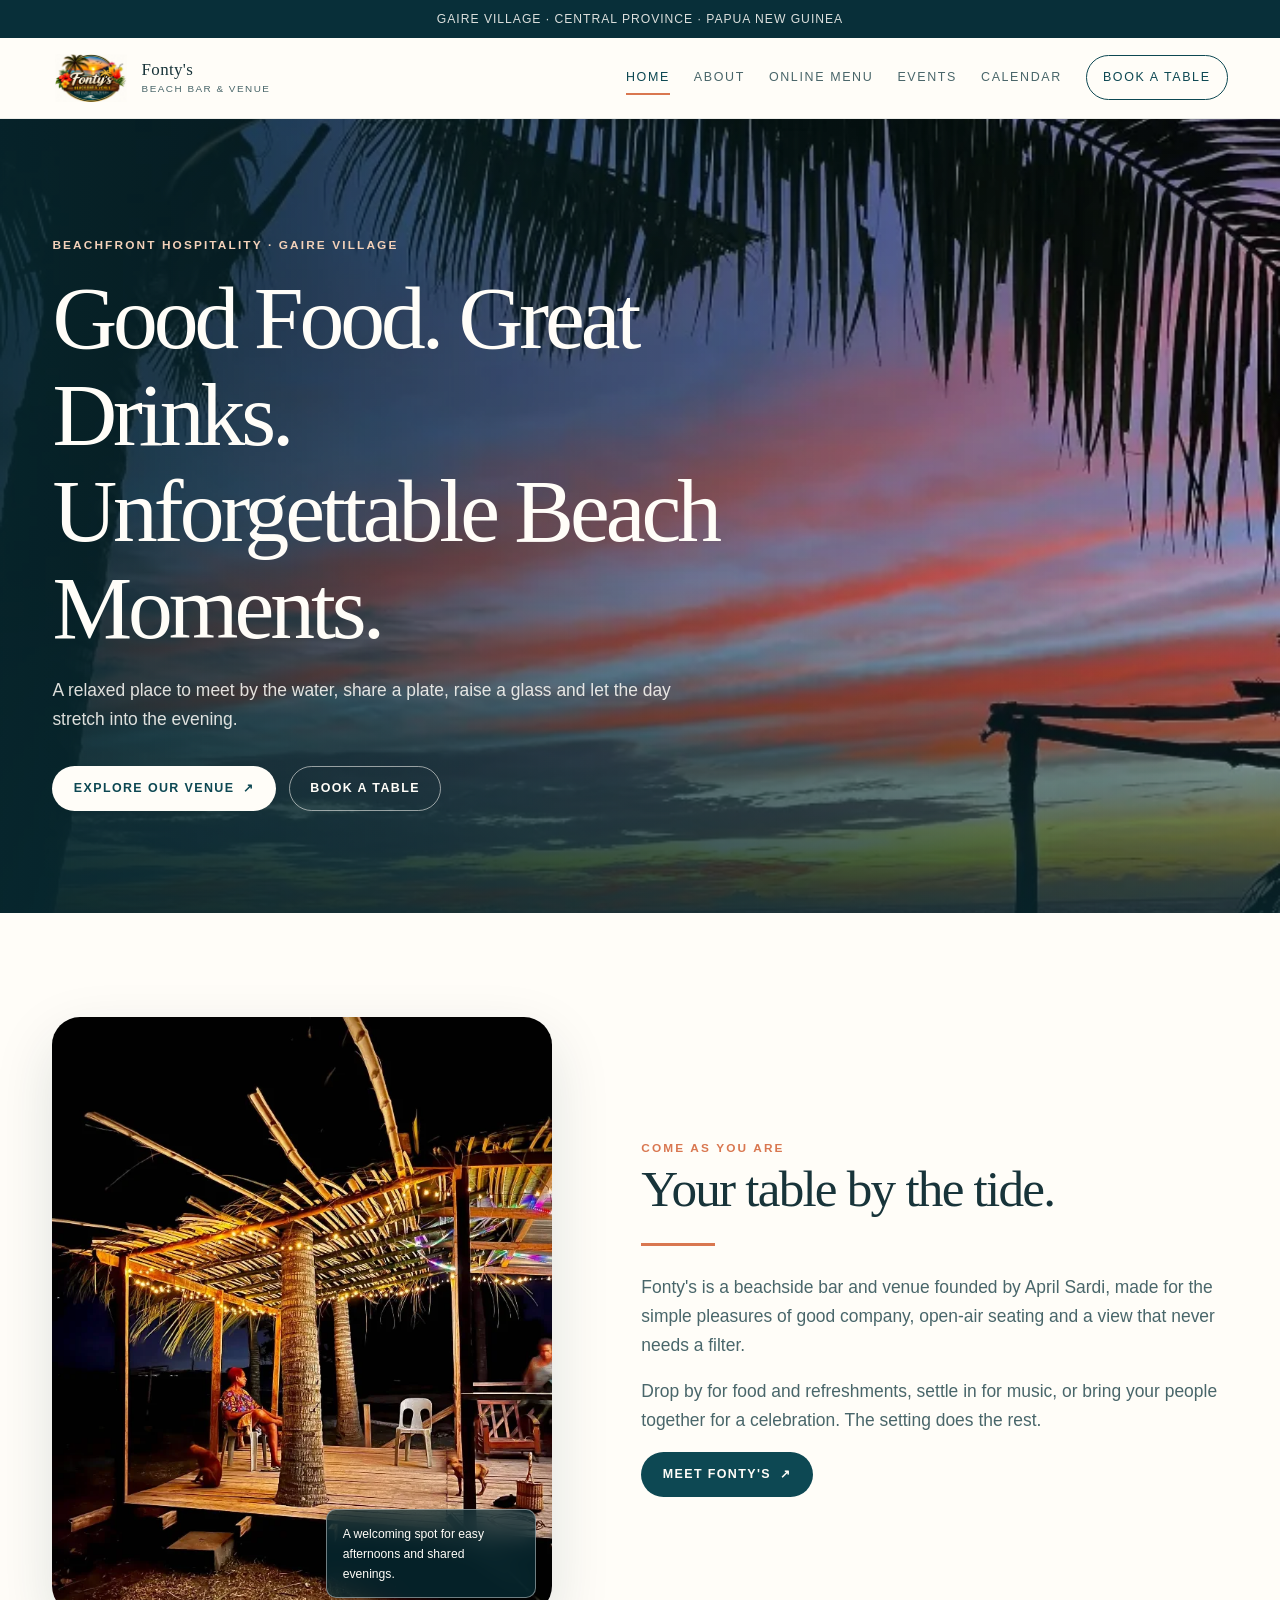
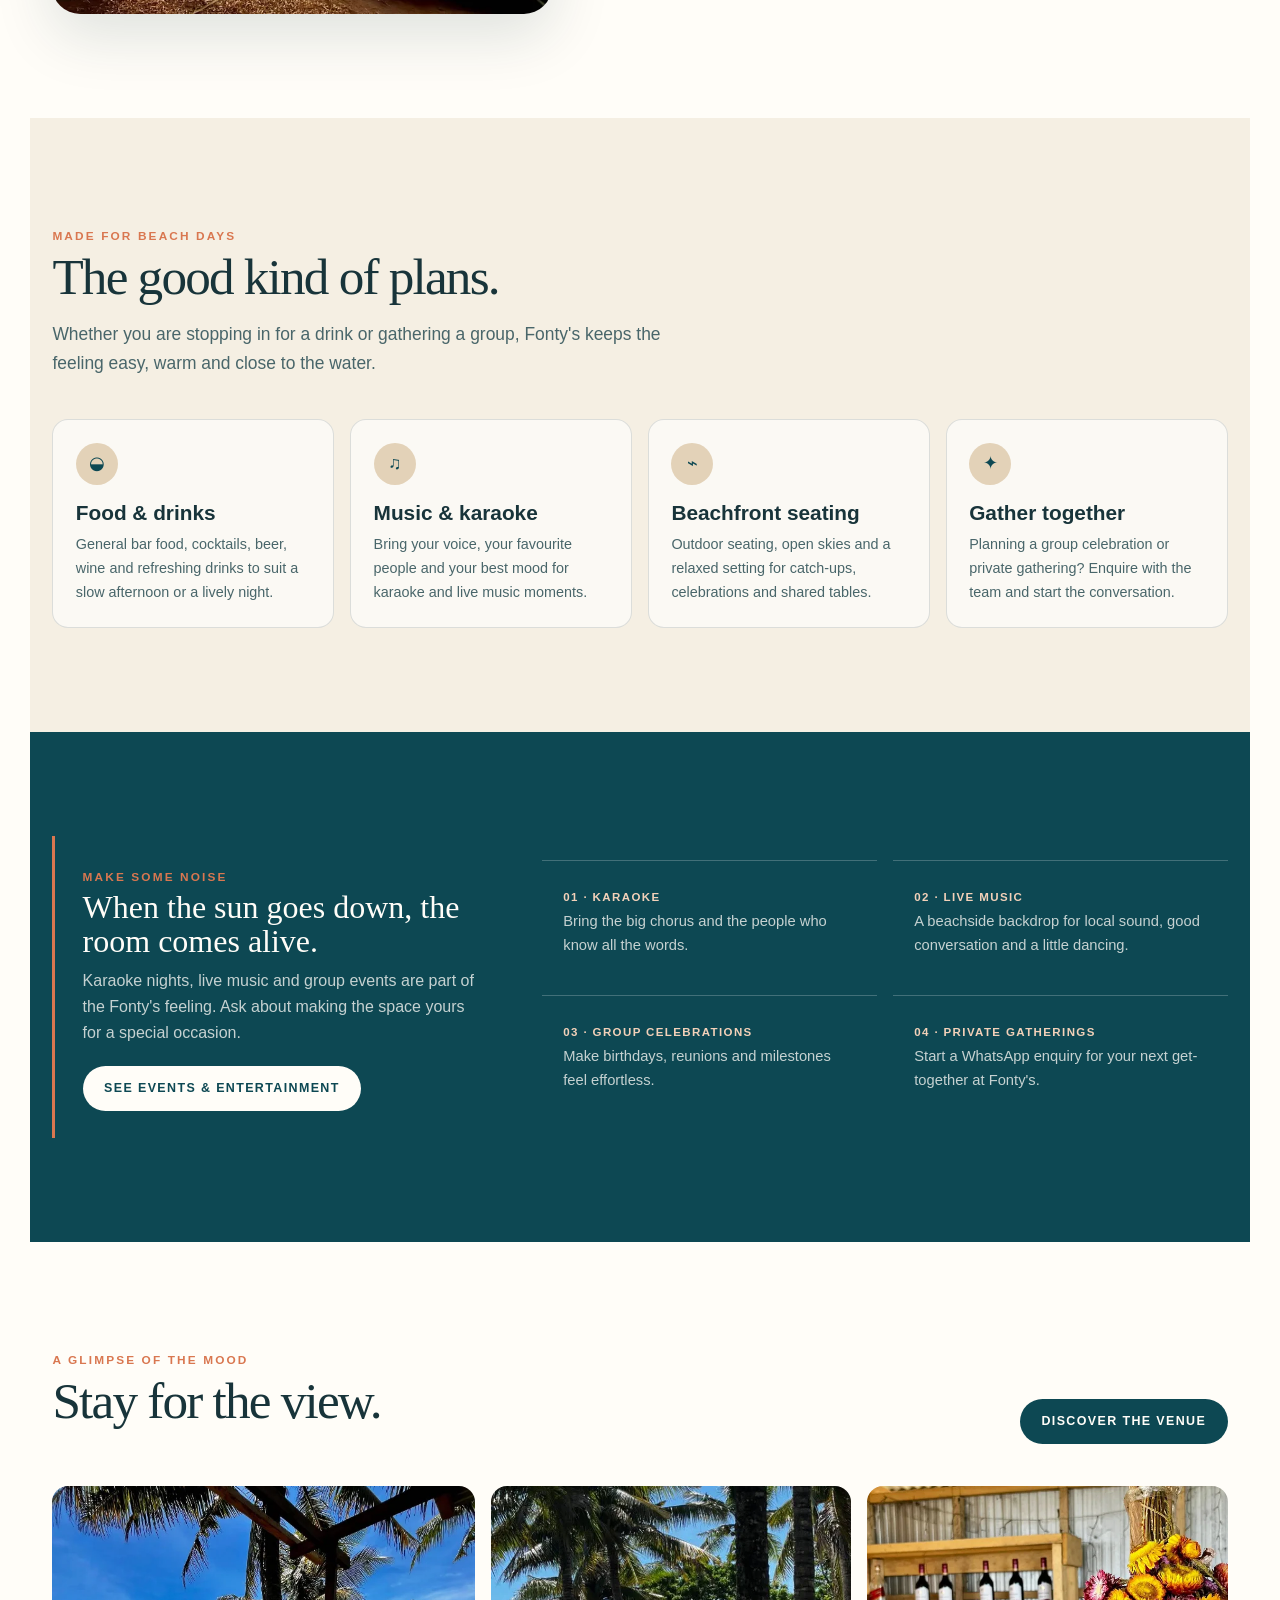
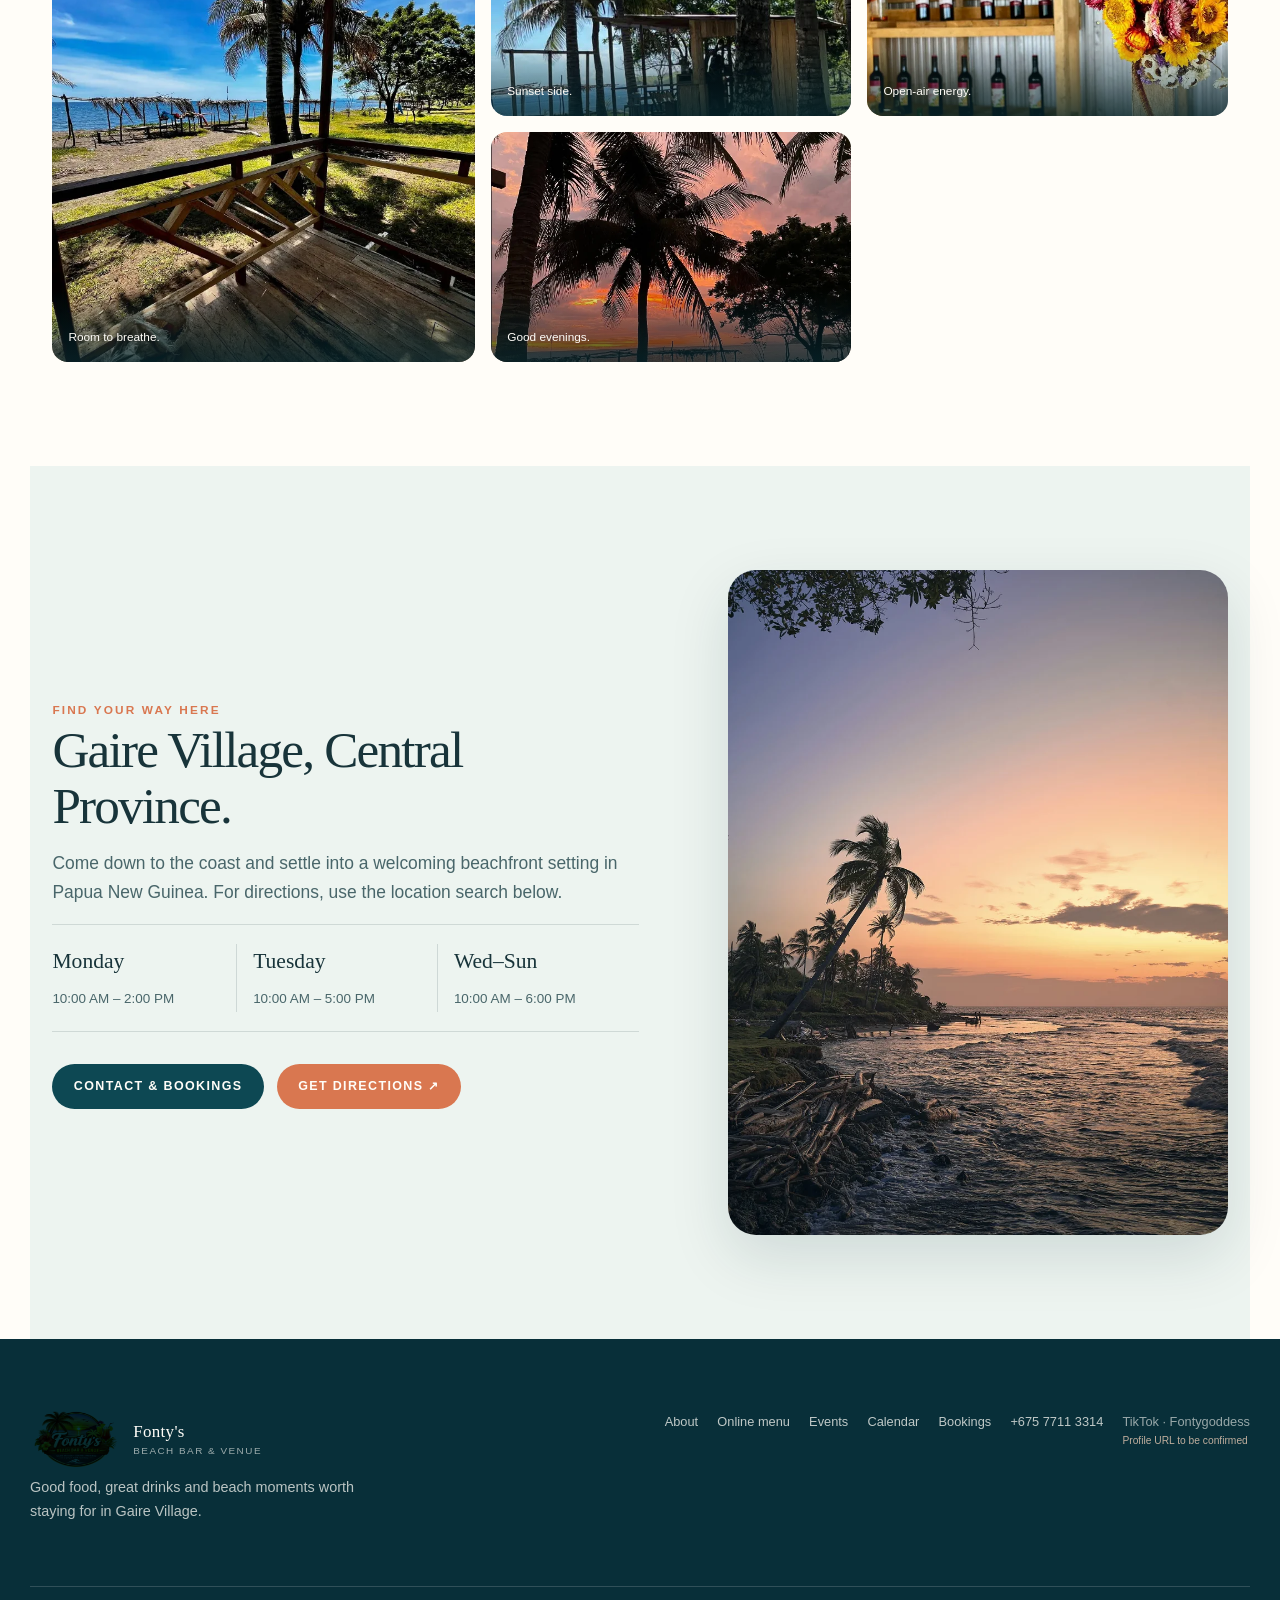
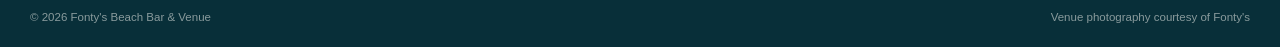
==== index.html @ 19eb246b "Update Fonty's website with venue photography" ====
<!doctype html>
<html lang="en">
<head>
  <meta charset="utf-8">
  <meta name="viewport" content="width=device-width, initial-scale=1">
  <title>Fonty's Beach Bar & Venue | Gaire Village</title>
  <meta name="description" content="Fonty's Beach Bar & Venue is a welcoming beachfront destination in Gaire Village, Central Province, Papua New Guinea, for good food, drinks, music and beach moments.">
  <link rel="stylesheet" href="style.css">
</head>
<body data-page="home">
  <div class="site-banner">Gaire Village · Central Province · Papua New Guinea</div>
  <header class="site-header">
    <nav class="nav-wrap" aria-label="Primary navigation">
      <a class="brand" href="index.html" aria-label="Fonty's Beach Bar & Venue home">
        <img class="brand-logo" src="assets/fontys-logo.webp" alt="Fonty's Beach Bar & Venue logo">
        <span class="brand-copy"><span class="brand-name">Fonty's</span><span class="brand-kicker">Beach Bar & Venue</span></span>
      </a>
      <button class="nav-toggle" type="button" aria-expanded="false" aria-label="Open navigation">☰</button>
      <div class="nav-links"><a href="index.html" data-nav="home">Home</a><a href="about.html" data-nav="about">About</a><a href="online-menu.html" data-nav="online-menu">Online menu</a><a href="events.html" data-nav="events">Events</a><a href="calendar.html" data-nav="calendar">Calendar</a><a class="nav-cta" href="contact.html" data-nav="contact">Book a table</a></div>
    </nav>
  </header>

  <main>
    <section class="hero">
      <img class="hero-image" src="assets/venue/beach-view-4.webp" alt="Tropical shoreline at sunset with palms and calm water" fetchpriority="high">
      <div class="hero-content">
        <div class="hero-copy">
          <span class="eyebrow">Beachfront hospitality · Gaire Village</span>
          <h1>Good Food. Great Drinks. Unforgettable Beach Moments.</h1>
          <p class="lede">A relaxed place to meet by the water, share a plate, raise a glass and let the day stretch into the evening.</p>
          <div class="hero-actions">
            <a class="button button--light" href="about.html">Explore our venue <span aria-hidden="true">↗</span></a>
            <a class="button button--outline" href="contact.html#reserve">Book a table</a>
          </div>
        </div>
      </div>
    </section>

    <section class="section-shell">
      <div class="split">
        <div class="image-frame">
          <img src="assets/venue/bar-view-3.webp" alt="Shaded tropical outdoor bar with tables and greenery" loading="lazy">
          <div class="image-note">A welcoming spot for easy afternoons and shared evenings.</div>
        </div>
        <div>
          <span class="eyebrow">Come as you are</span>
          <h2>Your table by the tide.</h2>
          <div class="mark-line"></div>
          <p class="lede">Fonty's is a beachside bar and venue founded by April Sardi, made for the simple pleasures of good company, open-air seating and a view that never needs a filter.</p>
          <p class="lede">Drop by for food and refreshments, settle in for music, or bring your people together for a celebration. The setting does the rest.</p>
          <a class="button button--ocean" href="about.html">Meet Fonty's <span aria-hidden="true">↗</span></a>
        </div>
      </div>
    </section>

    <section class="section-shell section-shell--sand">
      <div class="section-heading">
        <div>
          <span class="eyebrow">Made for beach days</span>
          <h2>The good kind of plans.</h2>
          <p class="lede">Whether you are stopping in for a drink or gathering a group, Fonty's keeps the feeling easy, warm and close to the water.</p>
        </div>
      </div>
      <div class="feature-grid">
        <article class="feature-card"><div class="feature-icon" aria-hidden="true">◒</div><h3>Food & drinks</h3><p>General bar food, cocktails, beer, wine and refreshing drinks to suit a slow afternoon or a lively night.</p></article>
        <article class="feature-card"><div class="feature-icon" aria-hidden="true">♫</div><h3>Music & karaoke</h3><p>Bring your voice, your favourite people and your best mood for karaoke and live music moments.</p></article>
        <article class="feature-card"><div class="feature-icon" aria-hidden="true">⌁</div><h3>Beachfront seating</h3><p>Outdoor seating, open skies and a relaxed setting for catch-ups, celebrations and shared tables.</p></article>
        <article class="feature-card"><div class="feature-icon" aria-hidden="true">✦</div><h3>Gather together</h3><p>Planning a group celebration or private gathering? Enquire with the team and start the conversation.</p></article>
      </div>
    </section>

    <section class="section-shell section-shell--ocean">
      <div class="event-band">
        <div class="event-band__aside">
          <span class="eyebrow">Make some noise</span>
          <h3>When the sun goes down, the room comes alive.</h3>
          <p>Karaoke nights, live music and group events are part of the Fonty's feeling. Ask about making the space yours for a special occasion.</p>
          <a class="button button--light" href="events.html">See events & entertainment</a>
        </div>
        <div class="event-list">
          <article class="event-item"><span>01 · Karaoke</span><p>Bring the big chorus and the people who know all the words.</p></article>
          <article class="event-item"><span>02 · Live music</span><p>A beachside backdrop for local sound, good conversation and a little dancing.</p></article>
          <article class="event-item"><span>03 · Group celebrations</span><p>Make birthdays, reunions and milestones feel effortless.</p></article>
          <article class="event-item"><span>04 · Private gatherings</span><p>Start a WhatsApp enquiry for your next get-together at Fonty's.</p></article>
        </div>
      </div>
    </section>

    <section class="section-shell">
      <div class="section-heading">
        <div><span class="eyebrow">A glimpse of the mood</span><h2>Stay for the view.</h2></div>
        <a class="button button--ocean" href="about.html">Discover the venue</a>
      </div>
      <div class="gallery-grid">
        <figure><img src="assets/venue/beach-view-5.webp" alt="Ocean waves and warm sunset light" loading="lazy"><figcaption>Room to breathe.</figcaption></figure>
        <figure><img src="assets/venue/beach-view-1.webp" alt="Palm-lined tropical beach at sunset" loading="lazy"><figcaption>Sunset side.</figcaption></figure>
        <figure><img src="assets/venue/bar-view-2.webp" alt="Tropical bar detail with palms" loading="lazy"><figcaption>Open-air energy.</figcaption></figure>
        <figure><img src="assets/venue/beach-view-3.webp" alt="Palm trees beside a glowing beach horizon" loading="lazy"><figcaption>Good evenings.</figcaption></figure>
      </div>
    </section>

    <section class="section-shell section-shell--foam">
      <div class="split split--reverse">
        <div>
          <span class="eyebrow">Find your way here</span>
          <h2>Gaire Village, Central Province.</h2>
          <p class="lede">Come down to the coast and settle into a welcoming beachfront setting in Papua New Guinea. For directions, use the location search below.</p>
          <div class="info-strip">
            <div><strong>Monday</strong><span>10:00 AM – 2:00 PM</span></div>
            <div><strong>Tuesday</strong><span>10:00 AM – 5:00 PM</span></div>
            <div><strong>Wed–Sun</strong><span>10:00 AM – 6:00 PM</span></div>
          </div>
          <div class="hero-actions"><a class="button button--ocean" href="contact.html">Contact & bookings</a><a class="button" href="https://maps.app.goo.gl/uETw14KnvuuLNh7V6" target="_blank" rel="noopener">Get directions ↗</a></div>
        </div>
        <div class="image-frame image-frame--tall"><img src="assets/palms-sunset.webp" alt="Palm trees and beach horizon in warm evening light" loading="lazy"></div>
      </div>
    </section>
  </main>

  <footer class="footer">
    <div class="footer-inner">
      <div class="footer-top">
        <div><a class="brand" href="index.html"><img class="brand-logo" src="assets/fontys-logo.webp" alt="Fonty's Beach Bar & Venue logo"><span class="brand-copy"><span class="brand-name">Fonty's</span><span class="brand-kicker">Beach Bar & Venue</span></span></a><p class="footer-copy">Good food, great drinks and beach moments worth staying for in Gaire Village.</p></div>
        <div class="footer-links"><a href="about.html">About</a><a href="online-menu.html">Online menu</a><a href="events.html">Events</a><a href="calendar.html">Calendar</a><a href="contact.html">Bookings</a><a href="tel:+67577113314">+675 7711 3314</a><span class="social-link--muted">TikTok · Fontygoddess<small>Profile URL to be confirmed</small></span></div>
      </div>
      <div class="footer-bottom"><span>© <span data-year></span> Fonty's Beach Bar & Venue</span><span>Venue photography courtesy of Fonty's</span></div>
    </div>
  </footer>
  <script src="script.js" defer></script>
</body>
</html>
---- style.css ----
:root {
  --ink: #18343a;
  --ink-soft: #49666a;
  --ocean: #0d4853;
  --ocean-deep: #082f39;
  --foam: #edf4f0;
  --sand: #f5efe3;
  --sand-deep: #e3d2b8;
  --sunset: #d97750;
  --sunset-pale: #f3d1b9;
  --palm: #506d4d;
  --white: #fffdf8;
  --line: rgba(24, 52, 58, 0.14);
  --shadow: 0 22px 60px rgba(8, 47, 57, 0.13);
  --radius-lg: 28px;
  --radius-md: 16px;
  --radius-sm: 10px;
  --serif: Georgia, "Times New Roman", serif;
  --sans: "Helvetica Neue", Helvetica, Arial, sans-serif;
}

* { box-sizing: border-box; }
html { scroll-behavior: smooth; }
body {
  margin: 0;
  color: var(--ink);
  background: var(--white);
  font-family: var(--sans);
  font-size: 16px;
  line-height: 1.65;
  -webkit-font-smoothing: antialiased;
}
img { display: block; max-width: 100%; }
a { color: inherit; }
button, input, select, textarea { font: inherit; }
button { cursor: pointer; }
:focus-visible { outline: 3px solid var(--sunset); outline-offset: 4px; }

.site-banner {
  background: var(--ocean-deep);
  color: rgba(255, 253, 248, 0.86);
  font-size: 0.76rem;
  letter-spacing: 0.08em;
  text-align: center;
  text-transform: uppercase;
  padding: 0.55rem 1rem;
}
.site-header {
  position: sticky;
  top: 0;
  z-index: 20;
  background: rgba(255, 253, 248, 0.94);
  border-bottom: 1px solid rgba(24, 52, 58, 0.08);
  backdrop-filter: blur(18px);
}
.nav-wrap { max-width: 1220px; margin: 0 auto; padding: 1rem 1.4rem; display: flex; align-items: center; justify-content: space-between; gap: 2rem; }
.brand { display: inline-flex; align-items: center; gap: 0.7rem; text-decoration: none; min-width: max-content; }
.brand-mark { position: relative; width: 40px; height: 40px; border-radius: 50%; background: var(--ocean); overflow: hidden; display: grid; place-items: center; color: var(--sand); font-family: var(--serif); font-size: 1.35rem; font-weight: 700; }
.brand-mark::after { content: ""; position: absolute; width: 52px; height: 21px; left: -6px; bottom: -4px; border-radius: 50% 50% 0 0; background: var(--sunset); opacity: 0.85; }
.brand-mark span { position: relative; z-index: 1; transform: translateY(-3px); }
.brand-copy { display: grid; line-height: 1.05; }
.brand-name { font-family: var(--serif); font-size: 1.06rem; letter-spacing: 0.02em; }
.brand-kicker { color: var(--ink-soft); font-size: 0.62rem; letter-spacing: 0.15em; text-transform: uppercase; margin-top: 0.3rem; }
.nav-links { display: flex; align-items: center; gap: 1.5rem; }
.nav-links a { position: relative; color: var(--ink-soft); font-size: 0.78rem; letter-spacing: 0.13em; text-decoration: none; text-transform: uppercase; transition: color 180ms ease; }
.nav-links a::after { content: ""; position: absolute; bottom: -0.45rem; left: 0; width: 0; height: 2px; background: var(--sunset); transition: width 180ms ease; }
.nav-links a:hover, .nav-links a[aria-current="page"] { color: var(--ocean); }
.nav-links a:hover::after, .nav-links a[aria-current="page"]::after { width: 100%; }
.nav-cta { padding: 0.7rem 1rem; border: 1px solid var(--ocean); border-radius: 999px; color: var(--ocean) !important; }
.nav-cta::after { display: none; }
.nav-toggle { display: none; border: 0; background: transparent; color: var(--ocean); font-size: 1.55rem; padding: 0.25rem; }

.hero { position: relative; min-height: min(720px, 78vh); display: flex; align-items: flex-end; overflow: hidden; color: var(--white); background: var(--ocean-deep); }
.hero::before { content: ""; position: absolute; inset: 0; background: linear-gradient(90deg, rgba(7, 39, 46, 0.88) 0%, rgba(7, 39, 46, 0.42) 48%, rgba(7, 39, 46, 0.06) 100%), linear-gradient(0deg, rgba(7, 39, 46, 0.78), transparent 42%); z-index: 1; }
.hero-image { position: absolute; inset: 0; width: 100%; height: 100%; object-fit: cover; object-position: center; }
.hero-content { position: relative; z-index: 2; width: min(1220px, 100%); margin: 0 auto; padding: 7rem 1.4rem 6.4rem; }
.hero-copy { max-width: 690px; }
.eyebrow { color: var(--sunset); font-size: 0.74rem; font-weight: 700; letter-spacing: 0.18em; text-transform: uppercase; }
.hero .eyebrow { color: var(--sunset-pale); }
h1, h2, h3, p { margin-top: 0; }
h1, h2, h3 { line-height: 1.08; }
h1, h2 { font-family: var(--serif); font-weight: 400; }
h1 { font-size: clamp(3.2rem, 7vw, 6.8rem); letter-spacing: -0.045em; margin: 0.8rem 0 1.2rem; }
h2 { font-size: clamp(2.35rem, 4vw, 4.5rem); letter-spacing: -0.035em; margin-bottom: 1rem; }
h3 { font-size: 1.3rem; margin-bottom: 0.55rem; }
.lede { color: var(--ink-soft); font-size: 1.09rem; max-width: 640px; }
.hero .lede { color: rgba(255, 253, 248, 0.86); }
.hero-actions { display: flex; flex-wrap: wrap; gap: 0.8rem; margin-top: 2rem; }
.button { display: inline-flex; align-items: center; justify-content: center; gap: 0.55rem; border: 1px solid transparent; border-radius: 999px; padding: 0.88rem 1.28rem; background: var(--sunset); color: var(--white); font-size: 0.78rem; font-weight: 700; letter-spacing: 0.11em; line-height: 1.2; text-decoration: none; text-transform: uppercase; transition: transform 180ms ease, background 180ms ease, color 180ms ease; }
.button:hover { transform: translateY(-2px); background: #c86742; }
.button--light { background: var(--white); color: var(--ocean); }
.button--light:hover { background: var(--sand); }
.button--outline { border-color: rgba(255, 253, 248, 0.55); background: transparent; color: var(--white); }
.button--outline:hover { border-color: var(--white); background: rgba(255, 255, 255, 0.12); }
.button--ocean { background: var(--ocean); }
.button--ocean:hover { background: var(--ocean-deep); }

.section-shell { width: min(1220px, 100%); margin: 0 auto; padding: 6.5rem 1.4rem; }
.section-shell--tight { padding-top: 4rem; padding-bottom: 4rem; }
.section-shell--sand { max-width: none; background: var(--sand); }
.section-shell--ocean { max-width: none; background: var(--ocean); color: var(--white); }
.section-shell--foam { max-width: none; background: var(--foam); }
.section-shell--sand > *, .section-shell--ocean > *, .section-shell--foam > * { width: min(1220px, 100%); margin-left: auto; margin-right: auto; }
.section-heading { display: flex; align-items: end; justify-content: space-between; gap: 2rem; margin-bottom: 2.6rem; }
.section-heading > div { max-width: 720px; }
.section-heading p { margin-bottom: 0; }
.section-heading .button { flex: none; }
.split { display: grid; grid-template-columns: 0.92fr 1.08fr; align-items: center; gap: clamp(2rem, 7vw, 7rem); }
.split--reverse { grid-template-columns: 1.08fr 0.92fr; }
.image-frame { position: relative; overflow: hidden; border-radius: var(--radius-lg); box-shadow: var(--shadow); }
.image-frame img { width: 100%; height: 100%; min-height: 390px; object-fit: cover; }
.image-frame--tall img { min-height: 600px; }
.image-note { position: absolute; right: 1rem; bottom: 1rem; max-width: 210px; padding: 0.85rem 1rem; border: 1px solid rgba(255,255,255,0.42); border-radius: var(--radius-sm); background: rgba(8,47,57,0.7); color: var(--white); font-size: 0.76rem; backdrop-filter: blur(12px); }
.mark-line { width: 74px; height: 3px; margin: 1.7rem 0; background: var(--sunset); }
.feature-grid { display: grid; grid-template-columns: repeat(4, 1fr); gap: 1rem; }
.feature-card { padding: 1.4rem; border: 1px solid var(--line); border-radius: var(--radius-md); background: rgba(255,255,255,0.62); transition: transform 180ms ease, box-shadow 180ms ease; }
.feature-card:hover { transform: translateY(-4px); box-shadow: 0 14px 32px rgba(8,47,57,0.09); }
.feature-icon { display: grid; place-items: center; width: 42px; height: 42px; margin-bottom: 1.1rem; border-radius: 50%; background: var(--sand-deep); color: var(--ocean); font-size: 1.1rem; }
.feature-card p { color: var(--ink-soft); font-size: 0.9rem; margin-bottom: 0; }
.card-grid { display: grid; grid-template-columns: repeat(3, 1fr); gap: 1.15rem; }
.card { overflow: hidden; border: 1px solid var(--line); border-radius: var(--radius-md); background: var(--white); }
.card-image { aspect-ratio: 4 / 3; overflow: hidden; }
.card-image img { width: 100%; height: 100%; object-fit: cover; transition: transform 500ms ease; }
.card:hover .card-image img { transform: scale(1.04); }
.card-body { padding: 1.35rem; }
.card-body p { color: var(--ink-soft); font-size: 0.92rem; margin-bottom: 0; }
.category-tag { color: var(--sunset); font-size: 0.7rem; font-weight: 700; letter-spacing: 0.16em; text-transform: uppercase; }

.page-hero { position: relative; display: flex; align-items: end; min-height: 460px; overflow: hidden; color: var(--white); background: var(--ocean-deep); }
.page-hero::before { content: ""; position: absolute; inset: 0; background: linear-gradient(0deg, rgba(7, 39, 46, 0.8), rgba(7, 39, 46, 0.08) 80%), linear-gradient(90deg, rgba(7,39,46,0.72), transparent 70%); }
.page-hero img { position: absolute; inset: 0; width: 100%; height: 100%; object-fit: cover; }
.page-hero-content { position: relative; z-index: 1; width: min(1220px, 100%); margin: 0 auto; padding: 6rem 1.4rem 4.7rem; }
.page-hero h1 { max-width: 760px; font-size: clamp(3.2rem, 7vw, 6rem); }

.event-band { display: grid; grid-template-columns: 0.8fr 1.2fr; gap: 2rem; align-items: center; }
.event-band__aside { padding: 1.7rem; border-left: 3px solid var(--sunset); }
.event-band__aside p { color: rgba(255,253,248,0.76); margin-bottom: 1.2rem; }
.event-band__aside h3 { font-family: var(--serif); font-size: 2rem; font-weight: 400; }
.event-list { display: grid; grid-template-columns: repeat(2, 1fr); gap: 1rem; }
.event-item { padding: 1.35rem; border-top: 1px solid rgba(255,255,255,0.22); }
.event-item span { color: var(--sunset-pale); font-size: 0.72rem; font-weight: 700; letter-spacing: 0.12em; text-transform: uppercase; }
.event-item p { color: rgba(255,253,248,0.76); font-size: 0.92rem; margin-bottom: 0; }

.gallery-grid { display: grid; grid-template-columns: 1.08fr 0.92fr 0.92fr; grid-template-rows: 230px 230px; gap: 1rem; }
.gallery-grid figure { position: relative; overflow: hidden; margin: 0; border-radius: var(--radius-md); background: var(--ocean-deep); }
.gallery-grid figure:first-child { grid-row: span 2; }
.gallery-grid img { width: 100%; height: 100%; object-fit: cover; transition: transform 500ms ease; }
.gallery-grid figure:hover img { transform: scale(1.04); }
.gallery-grid figcaption { position: absolute; right: 0; bottom: 0; left: 0; padding: 2.5rem 1rem 0.9rem; background: linear-gradient(transparent, rgba(7,39,46,0.75)); color: var(--white); font-size: 0.74rem; }

.quote-block { padding: clamp(2rem, 5vw, 4.8rem); border-radius: var(--radius-lg); background: var(--sand); }
.quote-block blockquote { max-width: 750px; margin: 0; color: var(--ocean-deep); font-family: var(--serif); font-size: clamp(2rem, 4vw, 4rem); letter-spacing: -0.03em; line-height: 1.12; }
.quote-block cite { display: block; margin-top: 1.5rem; color: var(--ink-soft); font-size: 0.78rem; font-style: normal; letter-spacing: 0.12em; text-transform: uppercase; }

.info-strip { display: grid; grid-template-columns: repeat(3, 1fr); gap: 1rem; padding: 1.2rem 0; border-top: 1px solid var(--line); border-bottom: 1px solid var(--line); }
.info-strip > div { padding-right: 1rem; border-right: 1px solid var(--line); }
.info-strip > div:last-child { border-right: 0; }
.info-strip strong { display: block; margin-bottom: 0.35rem; font-family: var(--serif); font-size: 1.35rem; font-weight: 400; }
.info-strip span { color: var(--ink-soft); font-size: 0.84rem; }

.hours-list { margin: 1.6rem 0 0; padding: 0; list-style: none; border-top: 1px solid var(--line); }
.hours-list li { display: flex; justify-content: space-between; gap: 1rem; padding: 0.85rem 0; border-bottom: 1px solid var(--line); font-size: 0.9rem; }
.hours-list span:last-child { color: var(--ink-soft); text-align: right; }
.contact-layout { display: grid; grid-template-columns: 0.8fr 1.2fr; gap: clamp(2rem, 6vw, 6rem); align-items: start; }
.contact-detail { display: grid; gap: 1.4rem; margin: 2rem 0; }
.contact-detail div { display: grid; gap: 0.15rem; }
.contact-detail strong { font-family: var(--serif); font-size: 1.35rem; font-weight: 400; }
.contact-detail span, .contact-detail a { color: var(--ink-soft); text-decoration: none; }
.contact-detail a:hover { color: var(--sunset); }
.map-frame { min-height: 440px; overflow: hidden; border-radius: var(--radius-lg); box-shadow: var(--shadow); background: var(--sand); }
.map-frame iframe { width: 100%; height: 100%; min-height: 440px; border: 0; }
.reservation-form { padding: clamp(1.4rem, 4vw, 2.4rem); border-radius: var(--radius-lg); background: var(--foam); }
.form-grid { display: grid; grid-template-columns: repeat(2, 1fr); gap: 1rem; }
.field { display: grid; gap: 0.4rem; }
.field--full { grid-column: 1 / -1; }
.field label { color: var(--ink-soft); font-size: 0.75rem; font-weight: 700; letter-spacing: 0.1em; text-transform: uppercase; }
.field input, .field select, .field textarea { width: 100%; border: 1px solid var(--line); border-radius: var(--radius-sm); padding: 0.8rem 0.9rem; background: var(--white); color: var(--ink); }
.field textarea { min-height: 130px; resize: vertical; }
.form-note { color: var(--ink-soft); font-size: 0.78rem; margin: 0.95rem 0 0; }
.form-status { display: none; margin: 1rem 0 0; padding: 0.75rem 0.9rem; border-radius: var(--radius-sm); background: var(--sunset-pale); color: var(--ocean-deep); font-size: 0.86rem; }
.form-status.is-visible { display: block; }

.footer { padding: 4.5rem 1.4rem 1.3rem; background: var(--ocean-deep); color: var(--white); }
.footer-inner { width: min(1220px, 100%); margin: 0 auto; }
.footer-top { display: flex; align-items: start; justify-content: space-between; gap: 2rem; padding-bottom: 3rem; }
.footer .brand-name { color: var(--white); }
.footer .brand-kicker { color: rgba(255,253,248,0.6); }
.footer-copy { max-width: 360px; color: rgba(255,253,248,0.72); font-size: 0.9rem; }
.footer-links { display: flex; flex-wrap: wrap; gap: 1.2rem; color: rgba(255,253,248,0.74); font-size: 0.8rem; }
.footer-links a { text-decoration: none; }
.footer-links a:hover { color: var(--sunset-pale); }
.footer-bottom { display: flex; justify-content: space-between; gap: 1rem; padding-top: 1.3rem; border-top: 1px solid rgba(255,255,255,0.16); color: rgba(255,253,248,0.52); font-size: 0.72rem; }
.social-link--muted { cursor: default; opacity: 0.78; }
.social-link--muted small { display: block; color: var(--sunset-pale); font-size: 0.64rem; letter-spacing: 0; text-transform: none; }

@media (max-width: 920px) {
  .nav-links { gap: 1rem; }
  .nav-links a { font-size: 0.7rem; }
  .feature-grid { grid-template-columns: repeat(2, 1fr); }
  .split, .split--reverse, .contact-layout { grid-template-columns: 1fr; gap: 2.5rem; }
  .split--reverse .image-frame { order: -1; }
  .image-frame--tall img { min-height: 440px; }
  .event-band { grid-template-columns: 1fr; }
}
@media (max-width: 700px) {
  .site-banner { font-size: 0.64rem; }
  .nav-wrap { padding: 0.8rem 1rem; }
  .nav-toggle { display: block; }
  .nav-links { position: absolute; top: 100%; right: 1rem; left: 1rem; display: none; padding: 0.7rem; border: 1px solid var(--line); border-radius: var(--radius-md); background: var(--white); box-shadow: var(--shadow); }
  .nav-links.is-open { display: grid; gap: 0.3rem; }
  .nav-links a { padding: 0.7rem; }
  .nav-links a::after { display: none; }
  .nav-cta { text-align: center; }
  .hero { min-height: 700px; }
  .hero-content { padding: 5rem 1rem 4.2rem; }
  h1 { font-size: clamp(3rem, 16vw, 5rem); }
  .section-shell { padding: 4.8rem 1rem; }
  .section-shell--tight { padding-top: 3.2rem; padding-bottom: 3.2rem; }
  .section-heading { display: block; margin-bottom: 2rem; }
  .section-heading .button { margin-top: 1rem; }
  .feature-grid, .card-grid, .event-list, .info-strip, .form-grid { grid-template-columns: 1fr; }
  .info-strip > div { padding-bottom: 1rem; border-right: 0; border-bottom: 1px solid var(--line); }
  .info-strip > div:last-child { padding-bottom: 0; border-bottom: 0; }
  .page-hero { min-height: 430px; }
  .page-hero-content { padding: 5rem 1rem 3.6rem; }
  .gallery-grid { grid-template-columns: 1fr 1fr; grid-template-rows: 240px 180px 180px; }
  .gallery-grid figure:first-child { grid-row: span 1; grid-column: 1 / -1; }
  .footer { padding: 3.7rem 1rem 1.2rem; }
  .footer-top, .footer-bottom { display: grid; }
  .footer-bottom { gap: 0.35rem; }
  .hours-list li { align-items: start; }
  .map-frame, .map-frame iframe { min-height: 340px; }
}
@media (prefers-reduced-motion: reduce) {
  *, *::before, *::after { scroll-behavior: auto !important; transition-duration: 0.01ms !important; animation-duration: 0.01ms !important; }
}

/* Online menu and events calendar */
.menu-board { display: grid; grid-template-columns: repeat(3, 1fr); gap: 1rem; }
.menu-category { min-height: 255px; padding: 1.45rem; border: 1px solid var(--line); border-radius: var(--radius-md); background: var(--white); }
.menu-category--accent { background: var(--foam); }
.menu-category__top { display: flex; align-items: center; justify-content: space-between; gap: 1rem; }
.menu-symbol { display: grid; place-items: center; width: 38px; height: 38px; border-radius: 50%; background: var(--sand-deep); color: var(--ocean); font-size: 1.1rem; }
.menu-category h3 { margin-top: 1.3rem; font-family: var(--serif); font-size: 1.75rem; font-weight: 400; }
.menu-category p { color: var(--ink-soft); font-size: 0.92rem; }
.menu-status { display: inline-flex; margin-top: 0.7rem; padding: 0.38rem 0.6rem; border-radius: 999px; background: var(--sand); color: var(--ink-soft); font-size: 0.68rem; letter-spacing: 0.04em; }
.menu-category .button { margin-top: 0.8rem; }
.calendar-layout { display: grid; grid-template-columns: 1.3fr 0.7fr; gap: 1.15rem; align-items: start; }
.calendar-card, .calendar-aside { padding: clamp(1.1rem, 3vw, 1.7rem); border: 1px solid var(--line); border-radius: var(--radius-lg); background: var(--white); }
.calendar-toolbar { display: grid; grid-template-columns: 44px 1fr 44px; align-items: center; gap: 0.8rem; margin-bottom: 1.4rem; }
.calendar-toolbar h3 { margin: 0; text-align: center; font-family: var(--serif); font-size: clamp(1.5rem, 3vw, 2.1rem); font-weight: 400; }
.calendar-nav { display: grid; place-items: center; width: 40px; height: 40px; border: 1px solid var(--line); border-radius: 50%; background: var(--foam); color: var(--ocean); font-size: 1.1rem; transition: background 180ms ease, transform 180ms ease; }
.calendar-nav:hover { background: var(--sand-deep); transform: translateY(-2px); }
.calendar-weekdays, .calendar-grid { display: grid; grid-template-columns: repeat(7, 1fr); gap: 0.35rem; }
.calendar-weekdays { margin-bottom: 0.35rem; color: var(--ink-soft); font-size: 0.68rem; font-weight: 700; letter-spacing: 0.09em; text-align: center; text-transform: uppercase; }
.calendar-day { position: relative; min-height: 76px; padding: 0.55rem; border: 1px solid rgba(24,52,58,0.08); border-radius: var(--radius-sm); background: var(--foam); color: var(--ink); text-align: left; }
.calendar-day--outside { opacity: 0.38; background: transparent; }
.calendar-day--today { border-color: var(--sunset); box-shadow: inset 0 0 0 1px var(--sunset); }
.calendar-day__number { display: block; font-size: 0.8rem; font-weight: 700; }
.calendar-day__event { display: block; margin-top: 0.4rem; color: var(--ocean); font-size: 0.68rem; line-height: 1.2; }
.calendar-aside { background: var(--sand); }
.calendar-aside h3 { margin: 0.7rem 0 1.4rem; font-family: var(--serif); font-size: 2rem; font-weight: 400; }
.calendar-list { display: grid; gap: 1.1rem; margin: 0 0 1.5rem; padding: 0; list-style: none; }
.calendar-list li { display: grid; grid-template-columns: 13px 1fr; gap: 0.75rem; align-items: start; }
.calendar-list strong { display: block; font-family: var(--serif); font-size: 1.15rem; font-weight: 400; }
.calendar-list p { margin: 0.2rem 0 0; color: var(--ink-soft); font-size: 0.82rem; line-height: 1.45; }
.calendar-dot { width: 10px; height: 10px; margin-top: 0.45rem; border-radius: 50%; background: var(--sunset); }
.calendar-dot--karaoke { background: var(--ocean); }
.calendar-dot--group { background: var(--palm); }
.calendar-empty { margin-bottom: 1.5rem; padding: 0.85rem; border-left: 3px solid var(--sunset); background: rgba(255,253,248,0.62); color: var(--ink-soft); font-size: 0.8rem; }

@media (max-width: 1020px) {
  .nav-links { gap: 0.8rem; }
  .nav-links a { font-size: 0.68rem; }
  .menu-board { grid-template-columns: repeat(2, 1fr); }
}
@media (max-width: 700px) {
  .menu-board, .calendar-layout { grid-template-columns: 1fr; }
  .calendar-day { min-height: 62px; padding: 0.4rem; }
  .calendar-day__event { display: none; }
  .calendar-weekdays { font-size: 0.58rem; }
}

/* Supplied Fonty's brand lockup */
.brand-logo { width: 78px; height: 48px; object-fit: contain; object-position: center; mix-blend-mode: multiply; }
.footer .brand-logo { width: 92px; height: 56px; }
@media (max-width: 700px) {
  .brand-logo { width: 68px; height: 42px; }
  .footer .brand-logo { width: 82px; height: 50px; }
}
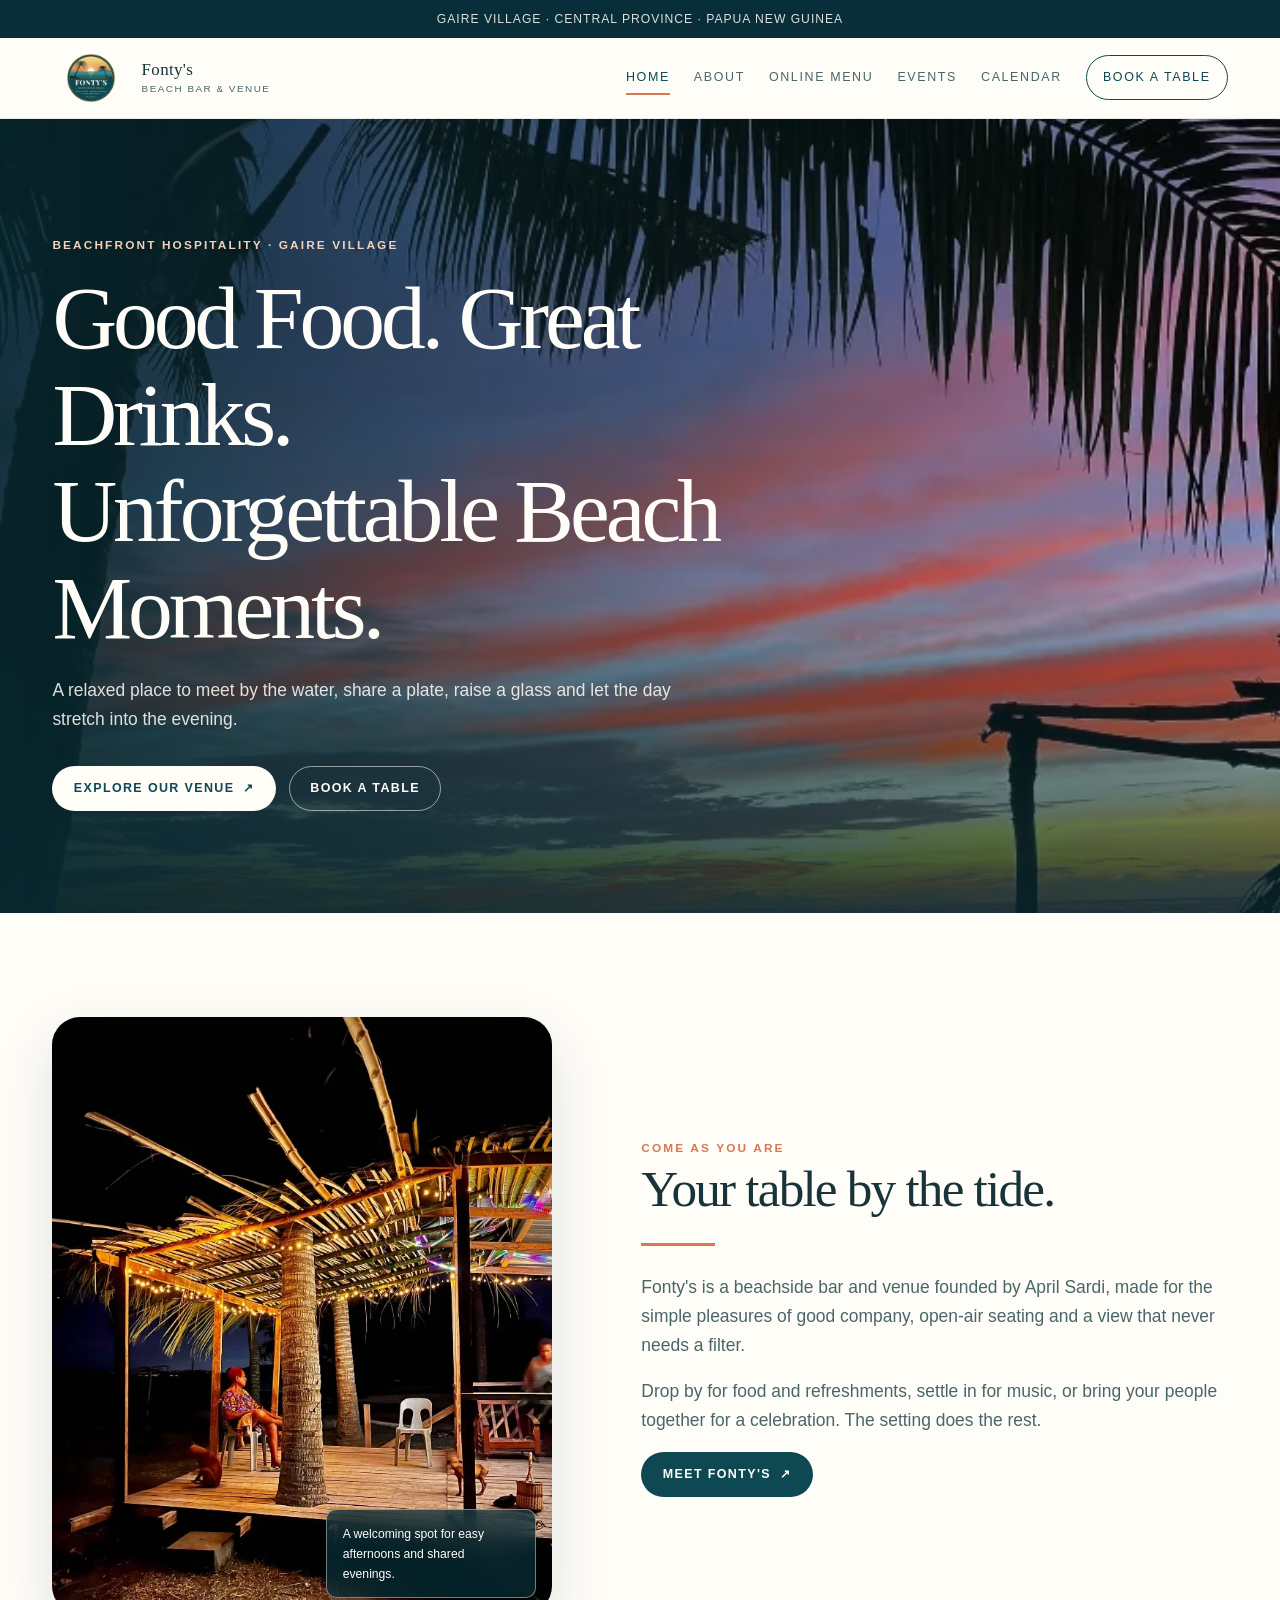
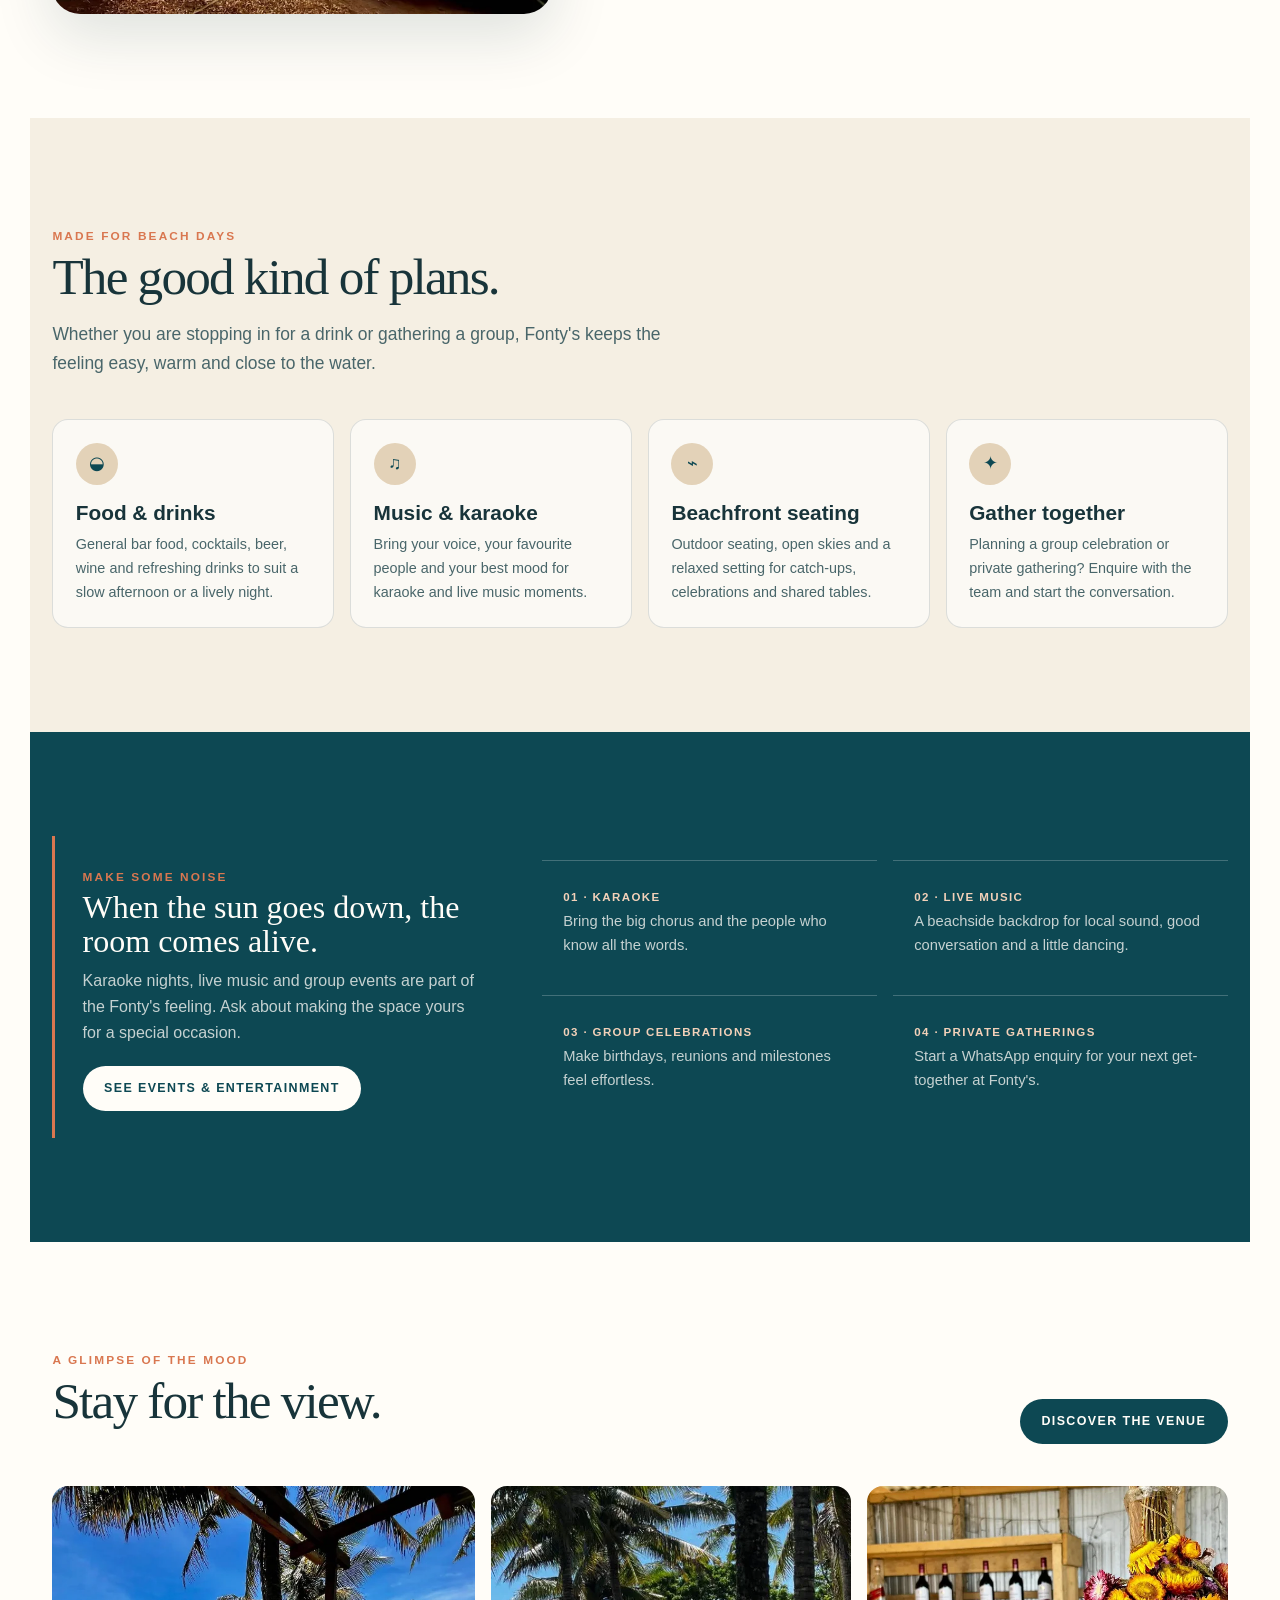
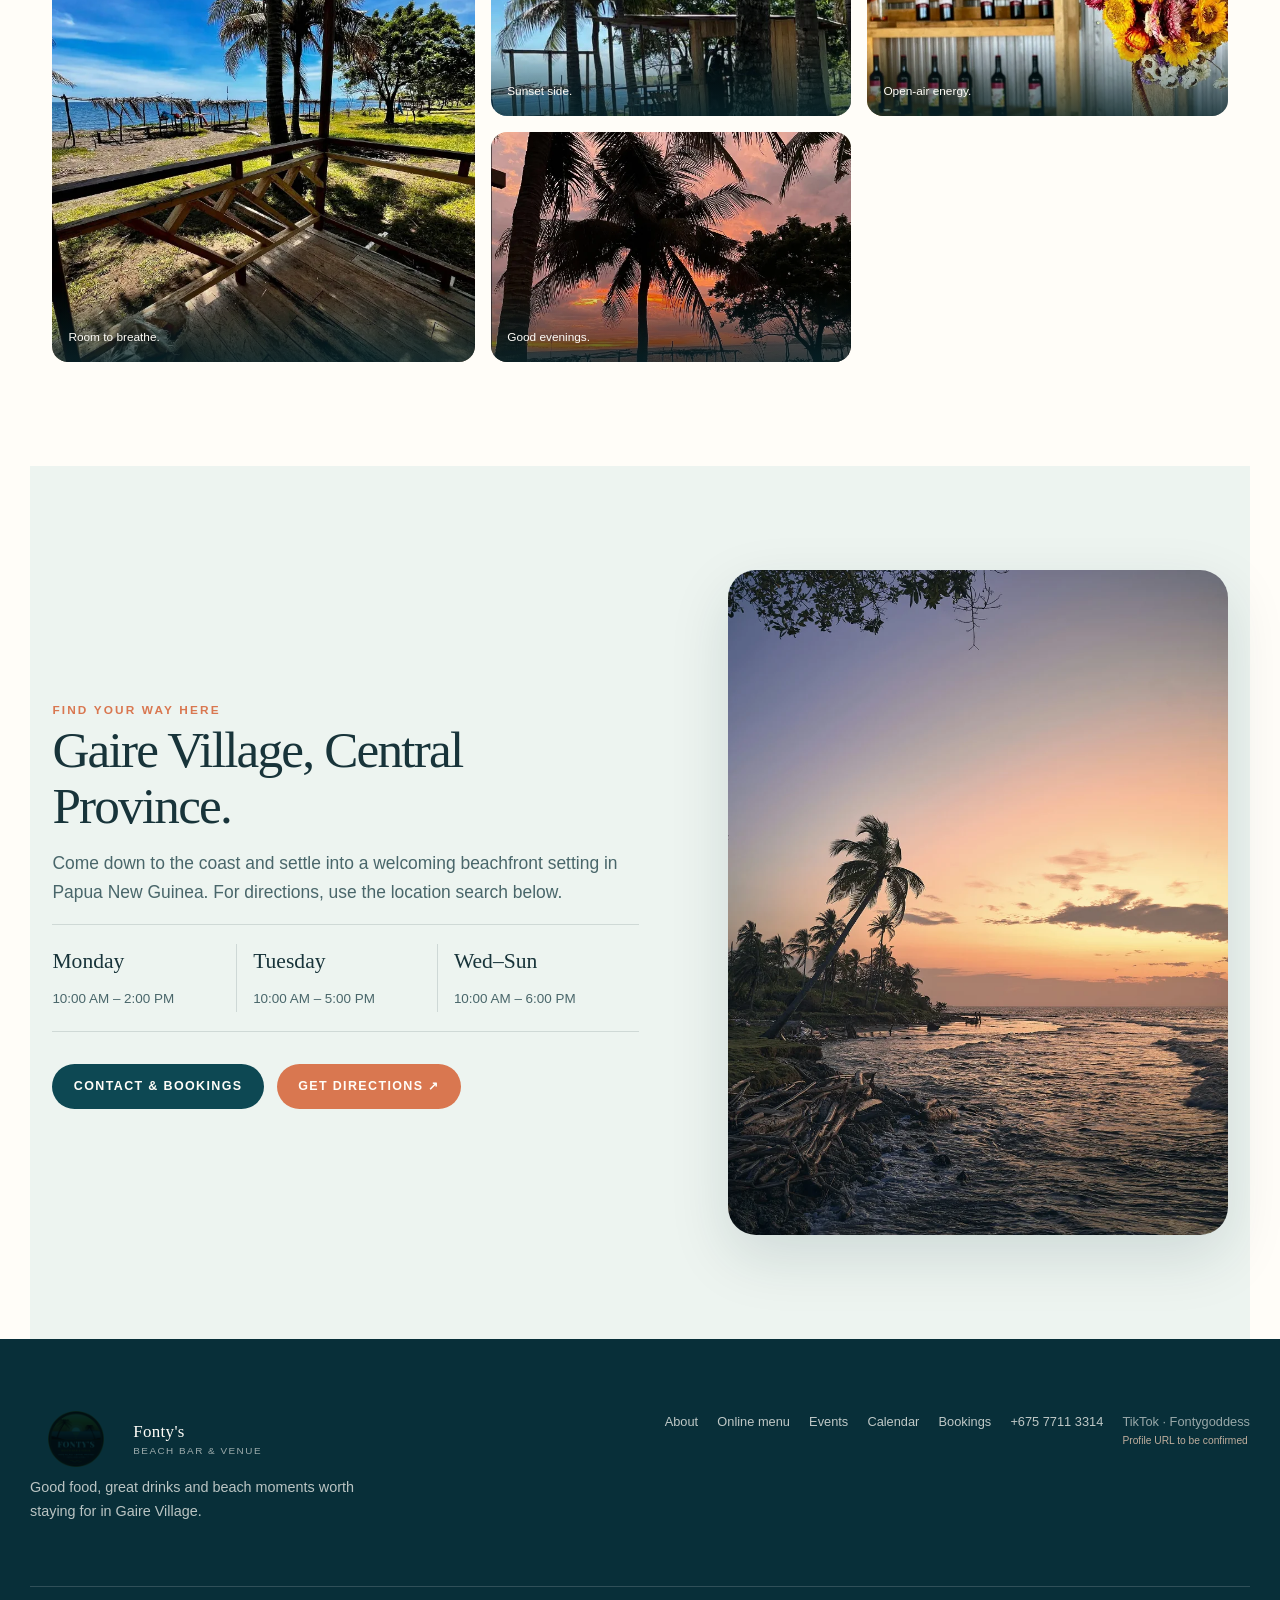
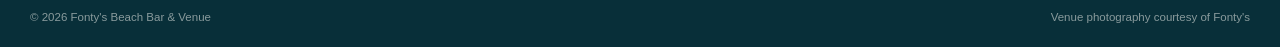
==== commit 8c7aeb19: "Add Fontys favicon across all pages" ====
--- a/index.html
+++ b/index.html
@@ -3,6 +3,9 @@
 <head>
   <meta charset="utf-8">
   <meta name="viewport" content="width=device-width, initial-scale=1">
+  <link rel="icon" href="favicon.ico" sizes="any">
+  <link rel="icon" type="image/png" sizes="32x32" href="assets/favicon-32x32.png">
+  <link rel="apple-touch-icon" sizes="180x180" href="assets/apple-touch-icon.png">
   <title>Fonty's Beach Bar & Venue | Gaire Village</title>
   <meta name="description" content="Fonty's Beach Bar & Venue is a welcoming beachfront destination in Gaire Village, Central Province, Papua New Guinea, for good food, drinks, music and beach moments.">
   <link rel="stylesheet" href="style.css">
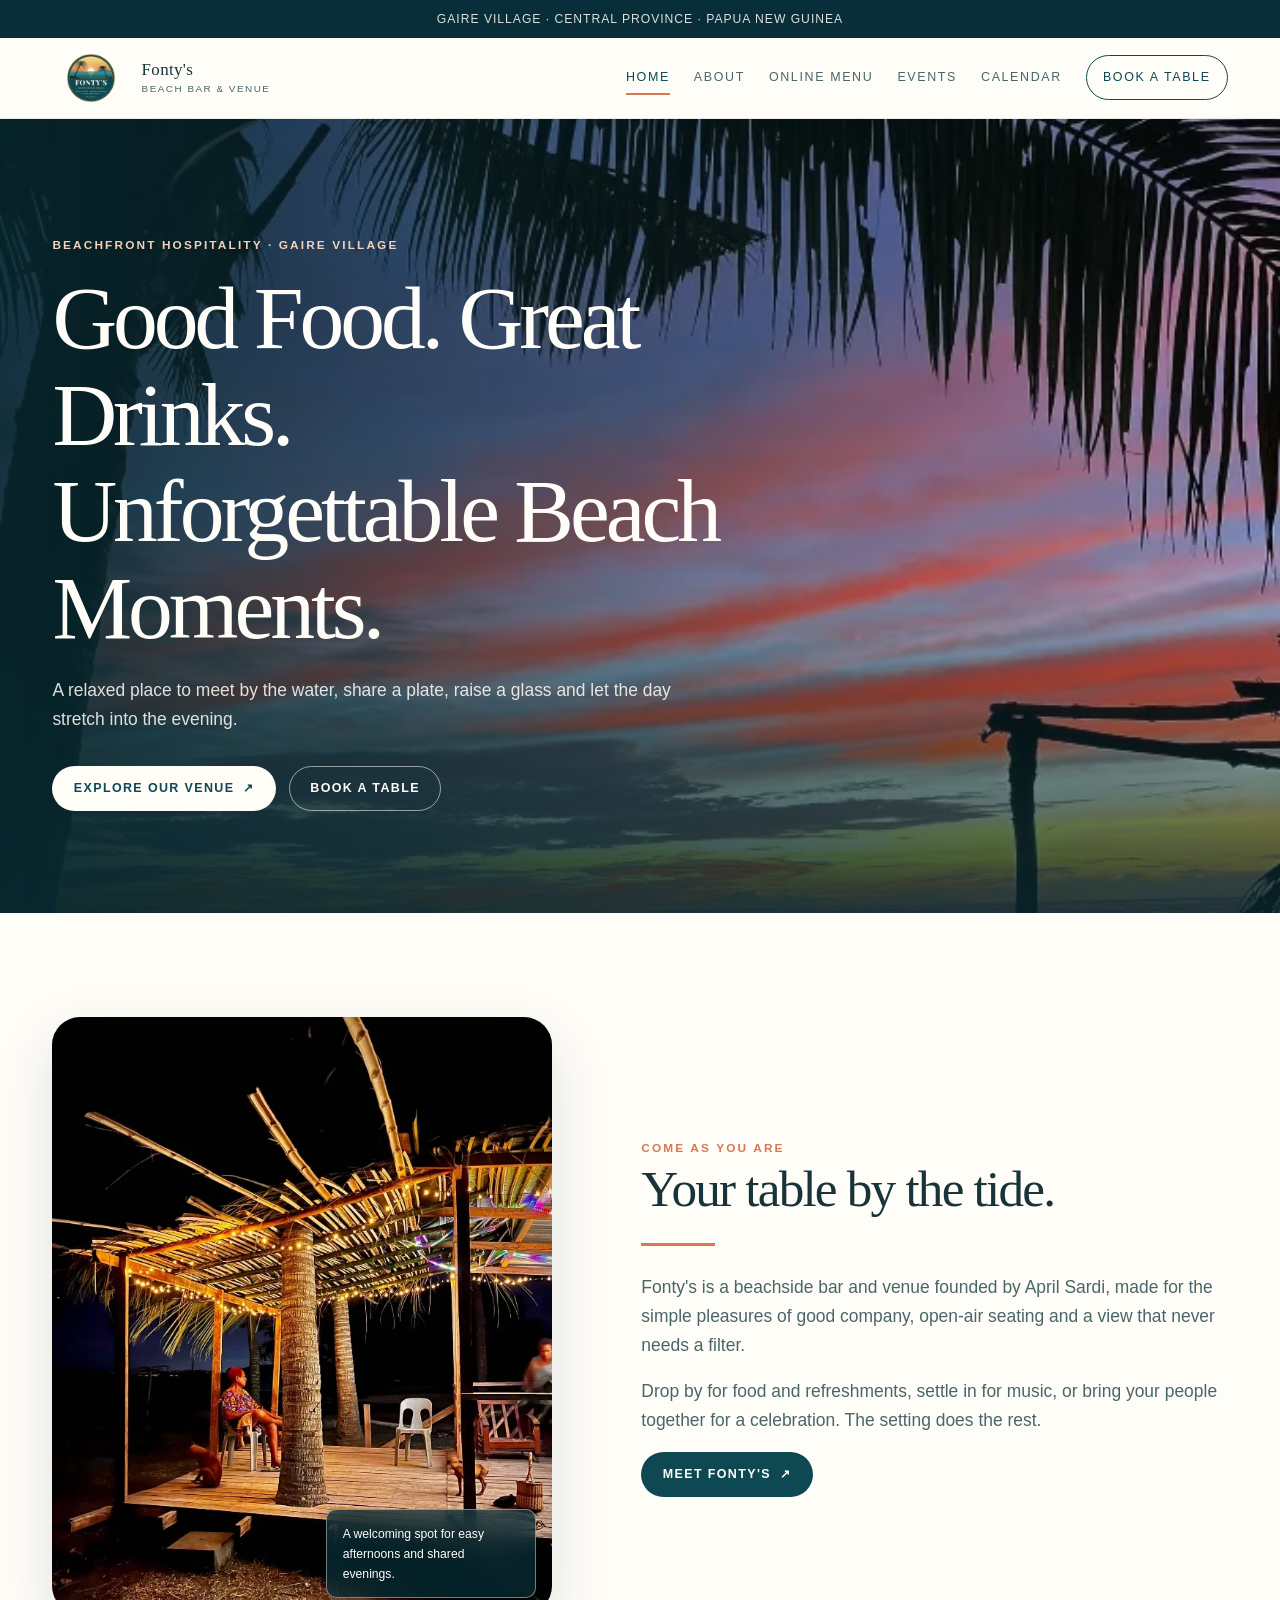
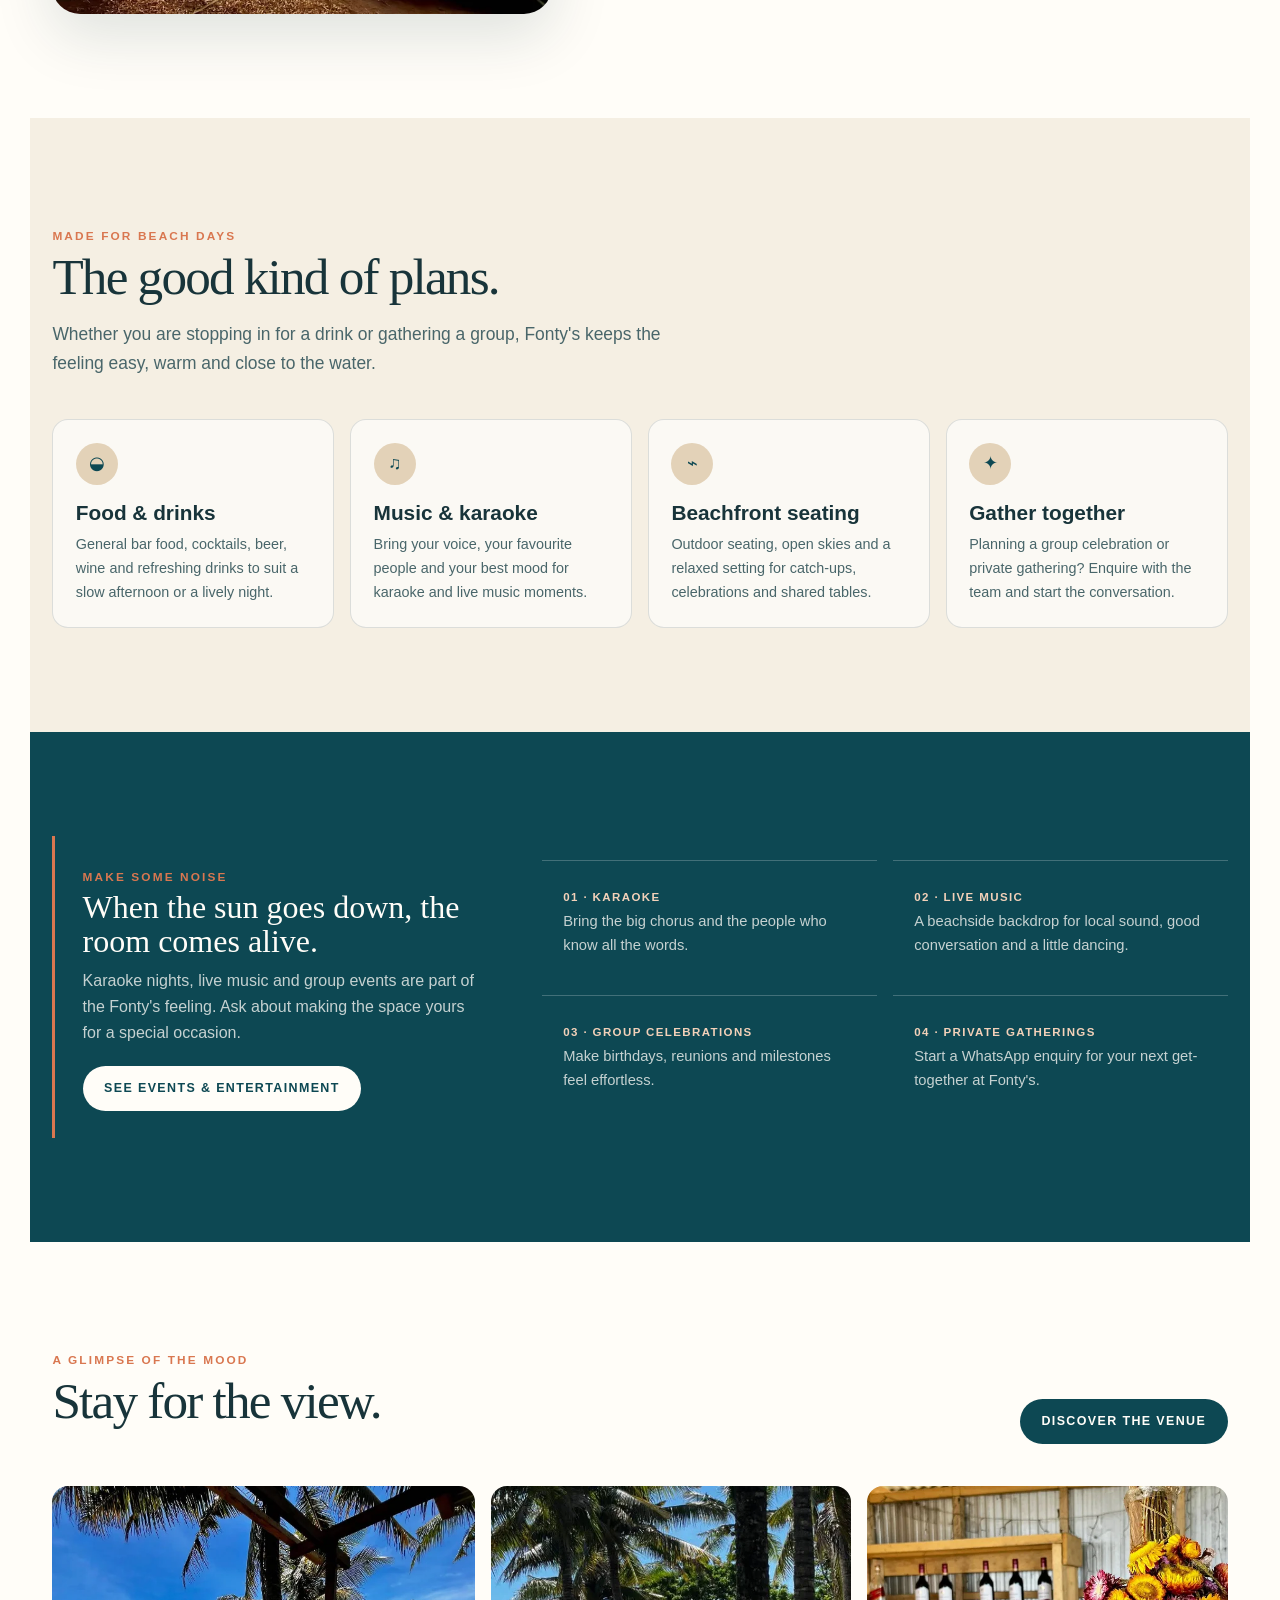
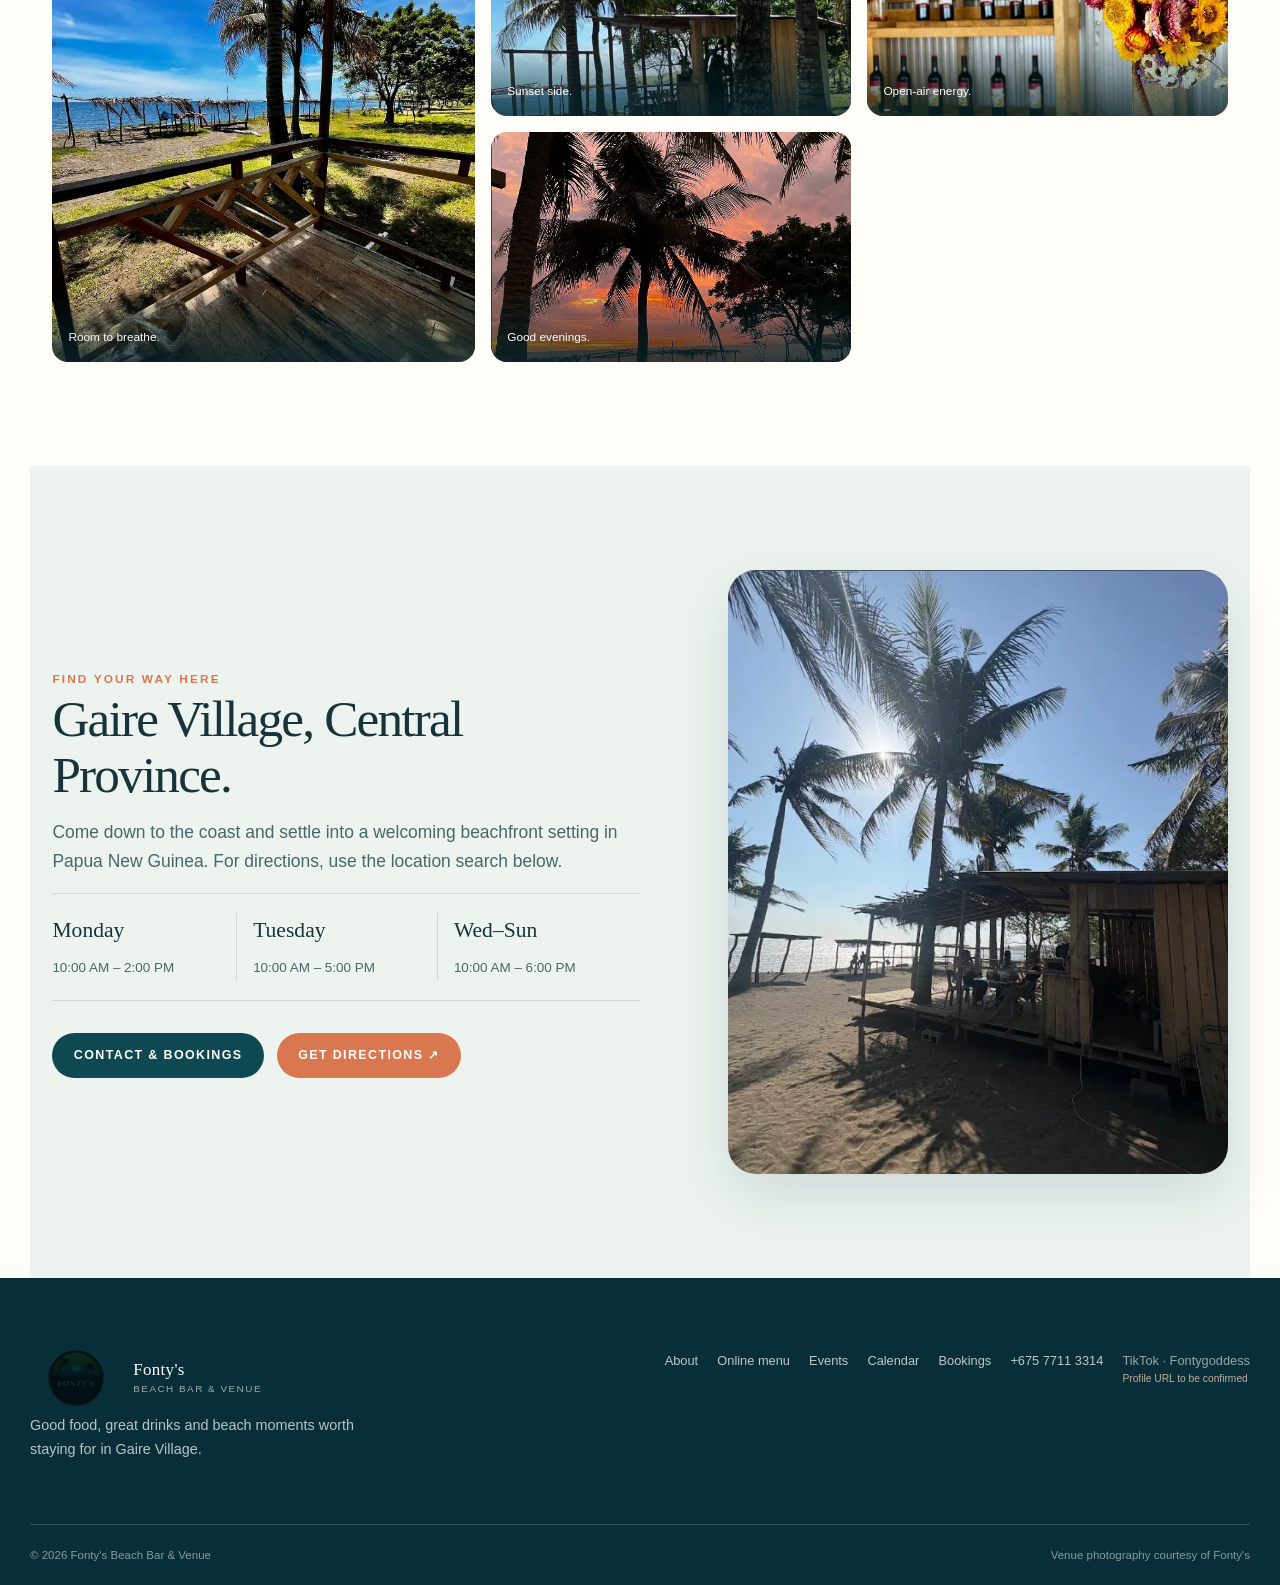
==== commit ea26223f: "Refine website imagery with supplied venue photos" ====
--- a/index.html
+++ b/index.html
@@ -42,7 +42,7 @@
     <section class="section-shell">
       <div class="split">
         <div class="image-frame">
-          <img src="assets/venue/bar-view-3.webp" alt="Shaded tropical outdoor bar with tables and greenery" loading="lazy">
+          <img src="assets/venue/bar-view-3.webp" alt="Shaded tropical outdoor bar with tables and greenery" loading="lazy" decoding="async">
           <div class="image-note">A welcoming spot for easy afternoons and shared evenings.</div>
         </div>
         <div>
@@ -95,10 +95,10 @@
         <a class="button button--ocean" href="about.html">Discover the venue</a>
       </div>
       <div class="gallery-grid">
-        <figure><img src="assets/venue/beach-view-5.webp" alt="Ocean waves and warm sunset light" loading="lazy"><figcaption>Room to breathe.</figcaption></figure>
-        <figure><img src="assets/venue/beach-view-1.webp" alt="Palm-lined tropical beach at sunset" loading="lazy"><figcaption>Sunset side.</figcaption></figure>
-        <figure><img src="assets/venue/bar-view-2.webp" alt="Tropical bar detail with palms" loading="lazy"><figcaption>Open-air energy.</figcaption></figure>
-        <figure><img src="assets/venue/beach-view-3.webp" alt="Palm trees beside a glowing beach horizon" loading="lazy"><figcaption>Good evenings.</figcaption></figure>
+        <figure><img src="assets/venue/beach-view-5.webp" alt="Ocean waves and warm sunset light" loading="lazy" decoding="async"><figcaption>Room to breathe.</figcaption></figure>
+        <figure><img src="assets/venue/beach-view-1.webp" alt="Palm-lined tropical beach at sunset" loading="lazy" decoding="async"><figcaption>Sunset side.</figcaption></figure>
+        <figure><img src="assets/venue/bar-view-2.webp" alt="Tropical bar detail with palms" loading="lazy" decoding="async"><figcaption>Open-air energy.</figcaption></figure>
+        <figure><img src="assets/venue/beach-view-3.webp" alt="Palm trees beside a glowing beach horizon" loading="lazy" decoding="async"><figcaption>Good evenings.</figcaption></figure>
       </div>
     </section>
 
@@ -115,7 +115,7 @@
           </div>
           <div class="hero-actions"><a class="button button--ocean" href="contact.html">Contact & bookings</a><a class="button" href="https://maps.app.goo.gl/uETw14KnvuuLNh7V6" target="_blank" rel="noopener">Get directions ↗</a></div>
         </div>
-        <div class="image-frame image-frame--tall"><img src="assets/palms-sunset.webp" alt="Palm trees and beach horizon in warm evening light" loading="lazy"></div>
+        <div class="image-frame image-frame--tall"><img src="assets/venue/ouside-view.webp" alt="Fonty's beachfront venue exterior with palms and open-air seating" loading="lazy" decoding="async"></div>
       </div>
     </section>
   </main>
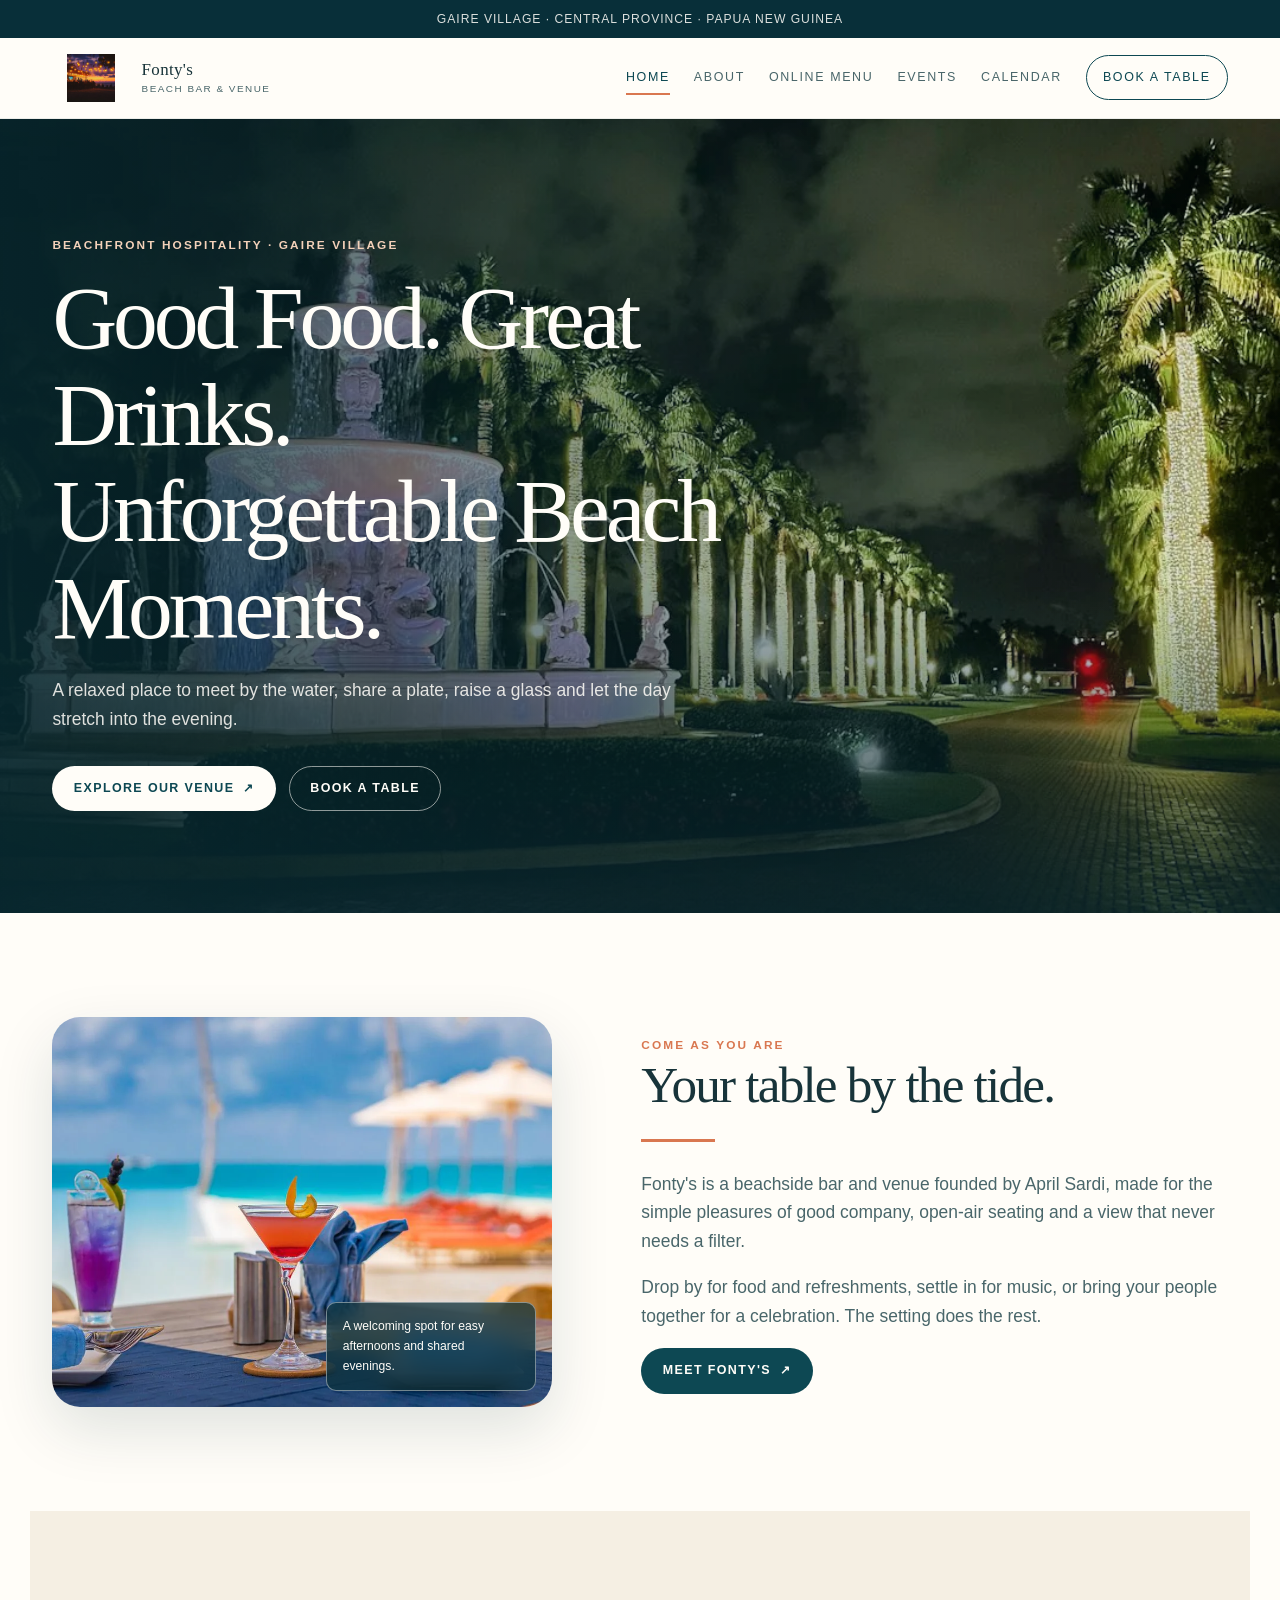
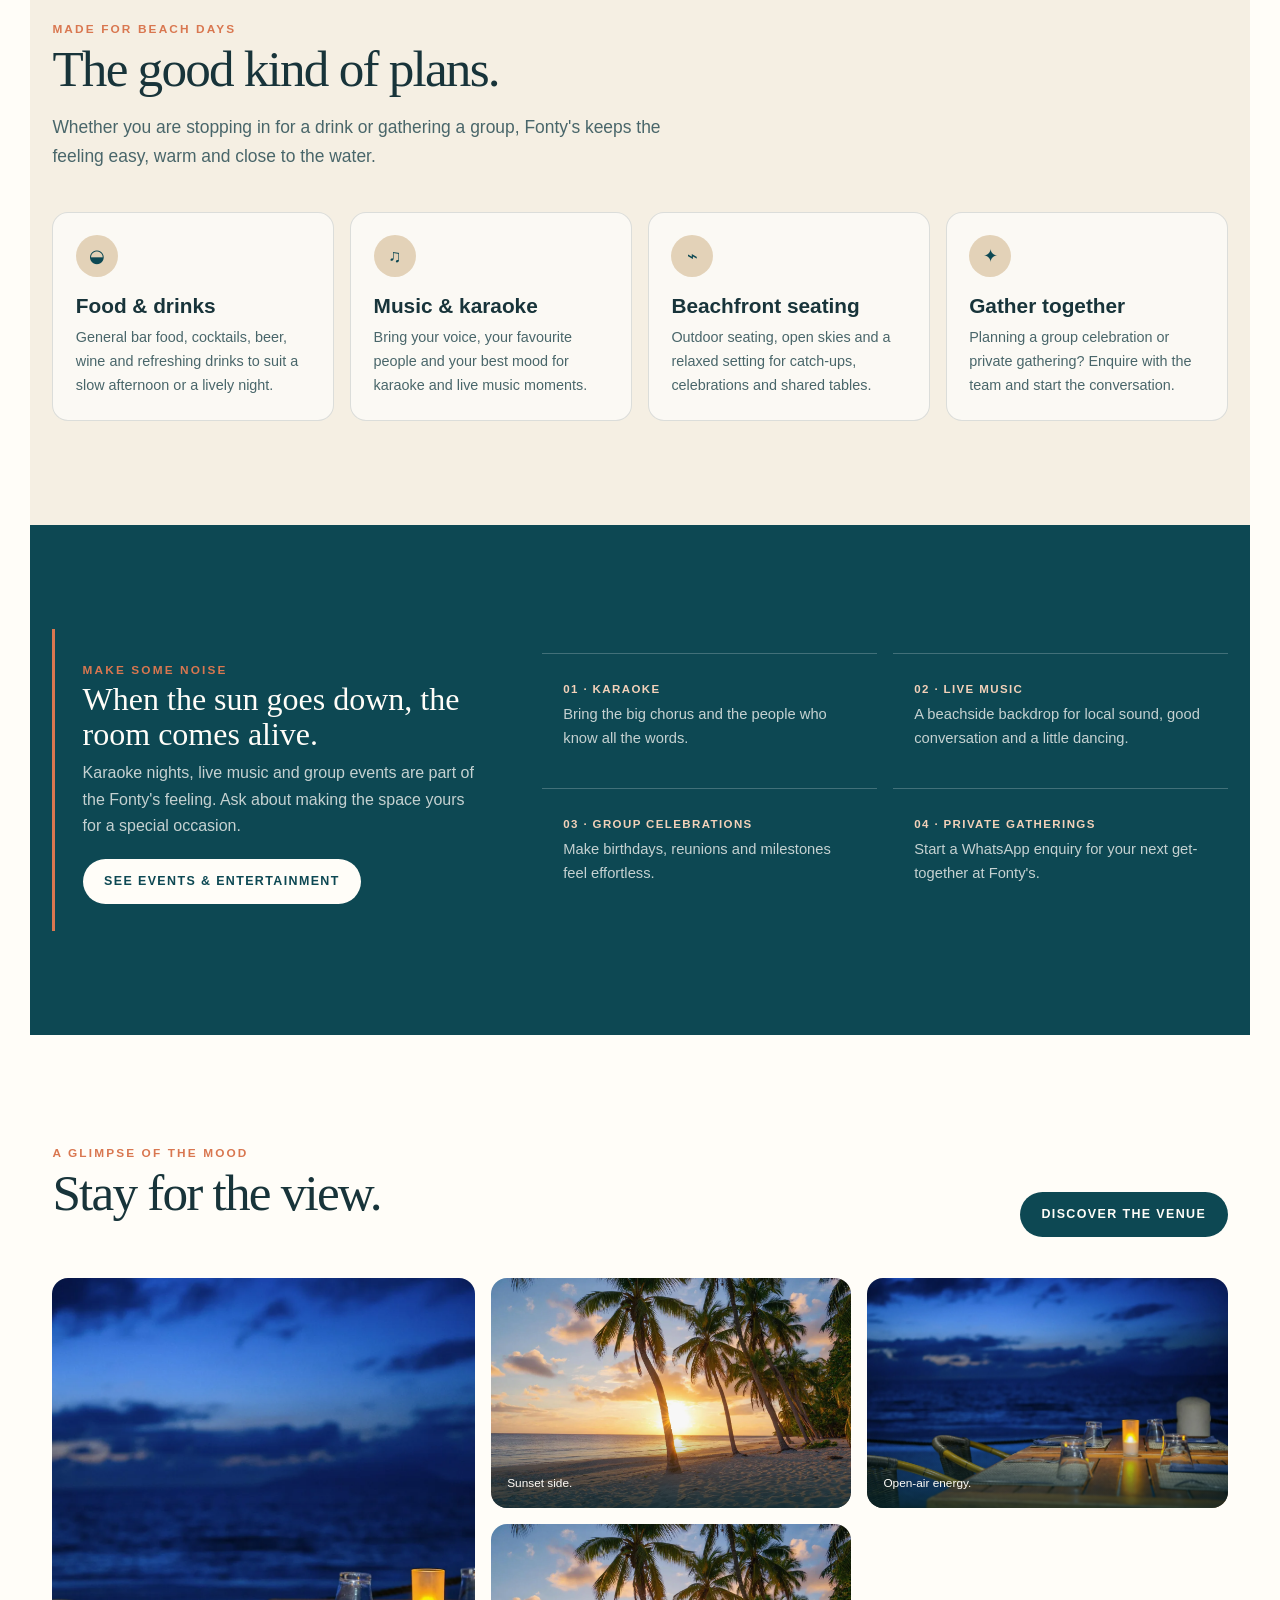
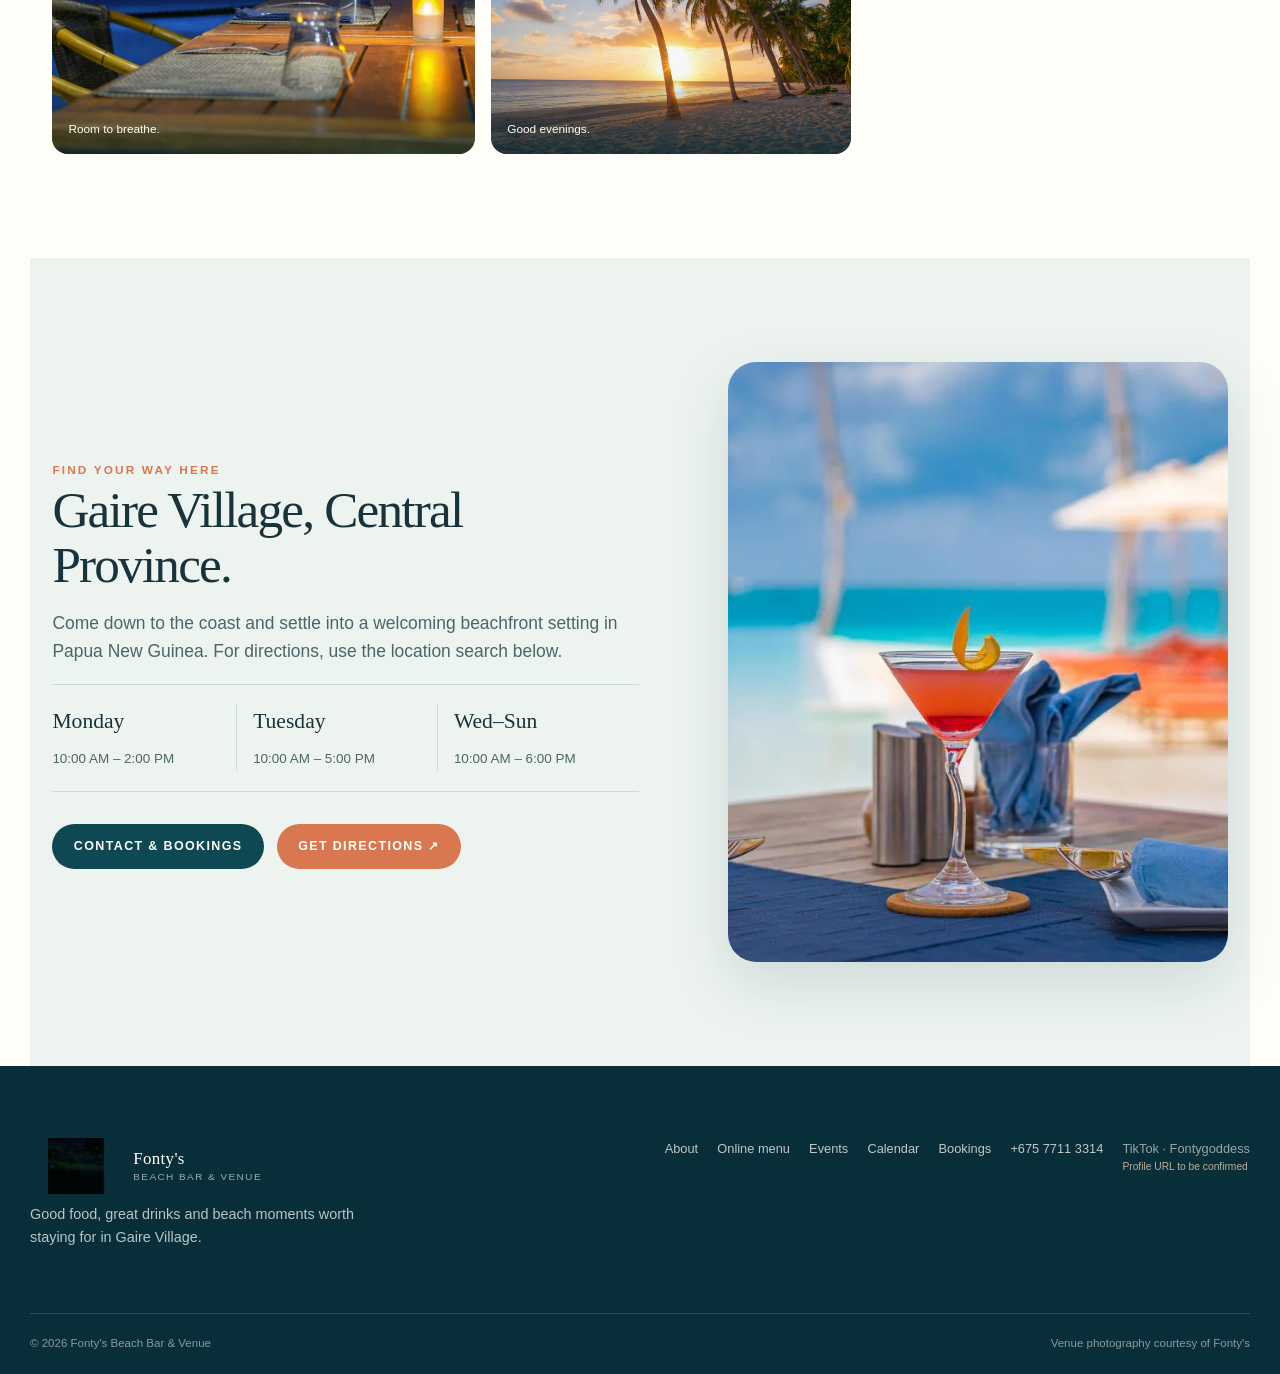
==== commit ac3b8797: "Replace website imagery with new sourced photo set" ====
--- a/index.html
+++ b/index.html
@@ -15,7 +15,7 @@
   <header class="site-header">
     <nav class="nav-wrap" aria-label="Primary navigation">
       <a class="brand" href="index.html" aria-label="Fonty's Beach Bar & Venue home">
-        <img class="brand-logo" src="assets/fontys-logo.webp" alt="Fonty's Beach Bar & Venue logo">
+        <img class="brand-logo" src="assets/fontys-logo.webp" alt="Fonty's Beach Bar & Venue brand image">
         <span class="brand-copy"><span class="brand-name">Fonty's</span><span class="brand-kicker">Beach Bar & Venue</span></span>
       </a>
       <button class="nav-toggle" type="button" aria-expanded="false" aria-label="Open navigation">☰</button>
@@ -25,7 +25,7 @@
 
   <main>
     <section class="hero">
-      <img class="hero-image" src="assets/venue/beach-view-4.webp" alt="Tropical shoreline at sunset with palms and calm water" fetchpriority="high">
+      <img class="hero-image" src="assets/venue/beach-view-4.webp" alt="Palm tree illuminated at night near a tropical venue" fetchpriority="high">
       <div class="hero-content">
         <div class="hero-copy">
           <span class="eyebrow">Beachfront hospitality · Gaire Village</span>
@@ -42,7 +42,7 @@
     <section class="section-shell">
       <div class="split">
         <div class="image-frame">
-          <img src="assets/venue/bar-view-3.webp" alt="Shaded tropical outdoor bar with tables and greenery" loading="lazy" decoding="async">
+          <img src="assets/venue/bar-view-3.webp" alt="Open-air beach restaurant with palm trees and ocean view" loading="lazy" decoding="async">
           <div class="image-note">A welcoming spot for easy afternoons and shared evenings.</div>
         </div>
         <div>
@@ -95,10 +95,10 @@
         <a class="button button--ocean" href="about.html">Discover the venue</a>
       </div>
       <div class="gallery-grid">
-        <figure><img src="assets/venue/beach-view-5.webp" alt="Ocean waves and warm sunset light" loading="lazy" decoding="async"><figcaption>Room to breathe.</figcaption></figure>
-        <figure><img src="assets/venue/beach-view-1.webp" alt="Palm-lined tropical beach at sunset" loading="lazy" decoding="async"><figcaption>Sunset side.</figcaption></figure>
-        <figure><img src="assets/venue/bar-view-2.webp" alt="Tropical bar detail with palms" loading="lazy" decoding="async"><figcaption>Open-air energy.</figcaption></figure>
-        <figure><img src="assets/venue/beach-view-3.webp" alt="Palm trees beside a glowing beach horizon" loading="lazy" decoding="async"><figcaption>Good evenings.</figcaption></figure>
+        <figure><img src="assets/venue/beach-view-5.webp" alt="Outdoor dining table overlooking the ocean" loading="lazy" decoding="async"><figcaption>Room to breathe.</figcaption></figure>
+        <figure><img src="assets/venue/beach-view-1.webp" alt="Tropical beach with palm trees at golden sunset" loading="lazy" decoding="async"><figcaption>Sunset side.</figcaption></figure>
+        <figure><img src="assets/venue/bar-view-2.webp" alt="Outdoor dining table overlooking the ocean" loading="lazy" decoding="async"><figcaption>Open-air energy.</figcaption></figure>
+        <figure><img src="assets/venue/beach-view-3.webp" alt="Tropical beach with palm trees at golden sunset" loading="lazy" decoding="async"><figcaption>Good evenings.</figcaption></figure>
       </div>
     </section>
 
@@ -115,7 +115,7 @@
           </div>
           <div class="hero-actions"><a class="button button--ocean" href="contact.html">Contact & bookings</a><a class="button" href="https://maps.app.goo.gl/uETw14KnvuuLNh7V6" target="_blank" rel="noopener">Get directions ↗</a></div>
         </div>
-        <div class="image-frame image-frame--tall"><img src="assets/venue/ouside-view.webp" alt="Fonty's beachfront venue exterior with palms and open-air seating" loading="lazy" decoding="async"></div>
+        <div class="image-frame image-frame--tall"><img src="assets/venue/ouside-view.webp" alt="Open-air tropical beach venue with palms and ocean view" loading="lazy" decoding="async"></div>
       </div>
     </section>
   </main>
@@ -123,7 +123,7 @@
   <footer class="footer">
     <div class="footer-inner">
       <div class="footer-top">
-        <div><a class="brand" href="index.html"><img class="brand-logo" src="assets/fontys-logo.webp" alt="Fonty's Beach Bar & Venue logo"><span class="brand-copy"><span class="brand-name">Fonty's</span><span class="brand-kicker">Beach Bar & Venue</span></span></a><p class="footer-copy">Good food, great drinks and beach moments worth staying for in Gaire Village.</p></div>
+        <div><a class="brand" href="index.html"><img class="brand-logo" src="assets/fontys-logo.webp" alt="Fonty's Beach Bar & Venue brand image"><span class="brand-copy"><span class="brand-name">Fonty's</span><span class="brand-kicker">Beach Bar & Venue</span></span></a><p class="footer-copy">Good food, great drinks and beach moments worth staying for in Gaire Village.</p></div>
         <div class="footer-links"><a href="about.html">About</a><a href="online-menu.html">Online menu</a><a href="events.html">Events</a><a href="calendar.html">Calendar</a><a href="contact.html">Bookings</a><a href="tel:+67577113314">+675 7711 3314</a><span class="social-link--muted">TikTok · Fontygoddess<small>Profile URL to be confirmed</small></span></div>
       </div>
       <div class="footer-bottom"><span>© <span data-year></span> Fonty's Beach Bar & Venue</span><span>Venue photography courtesy of Fonty's</span></div>
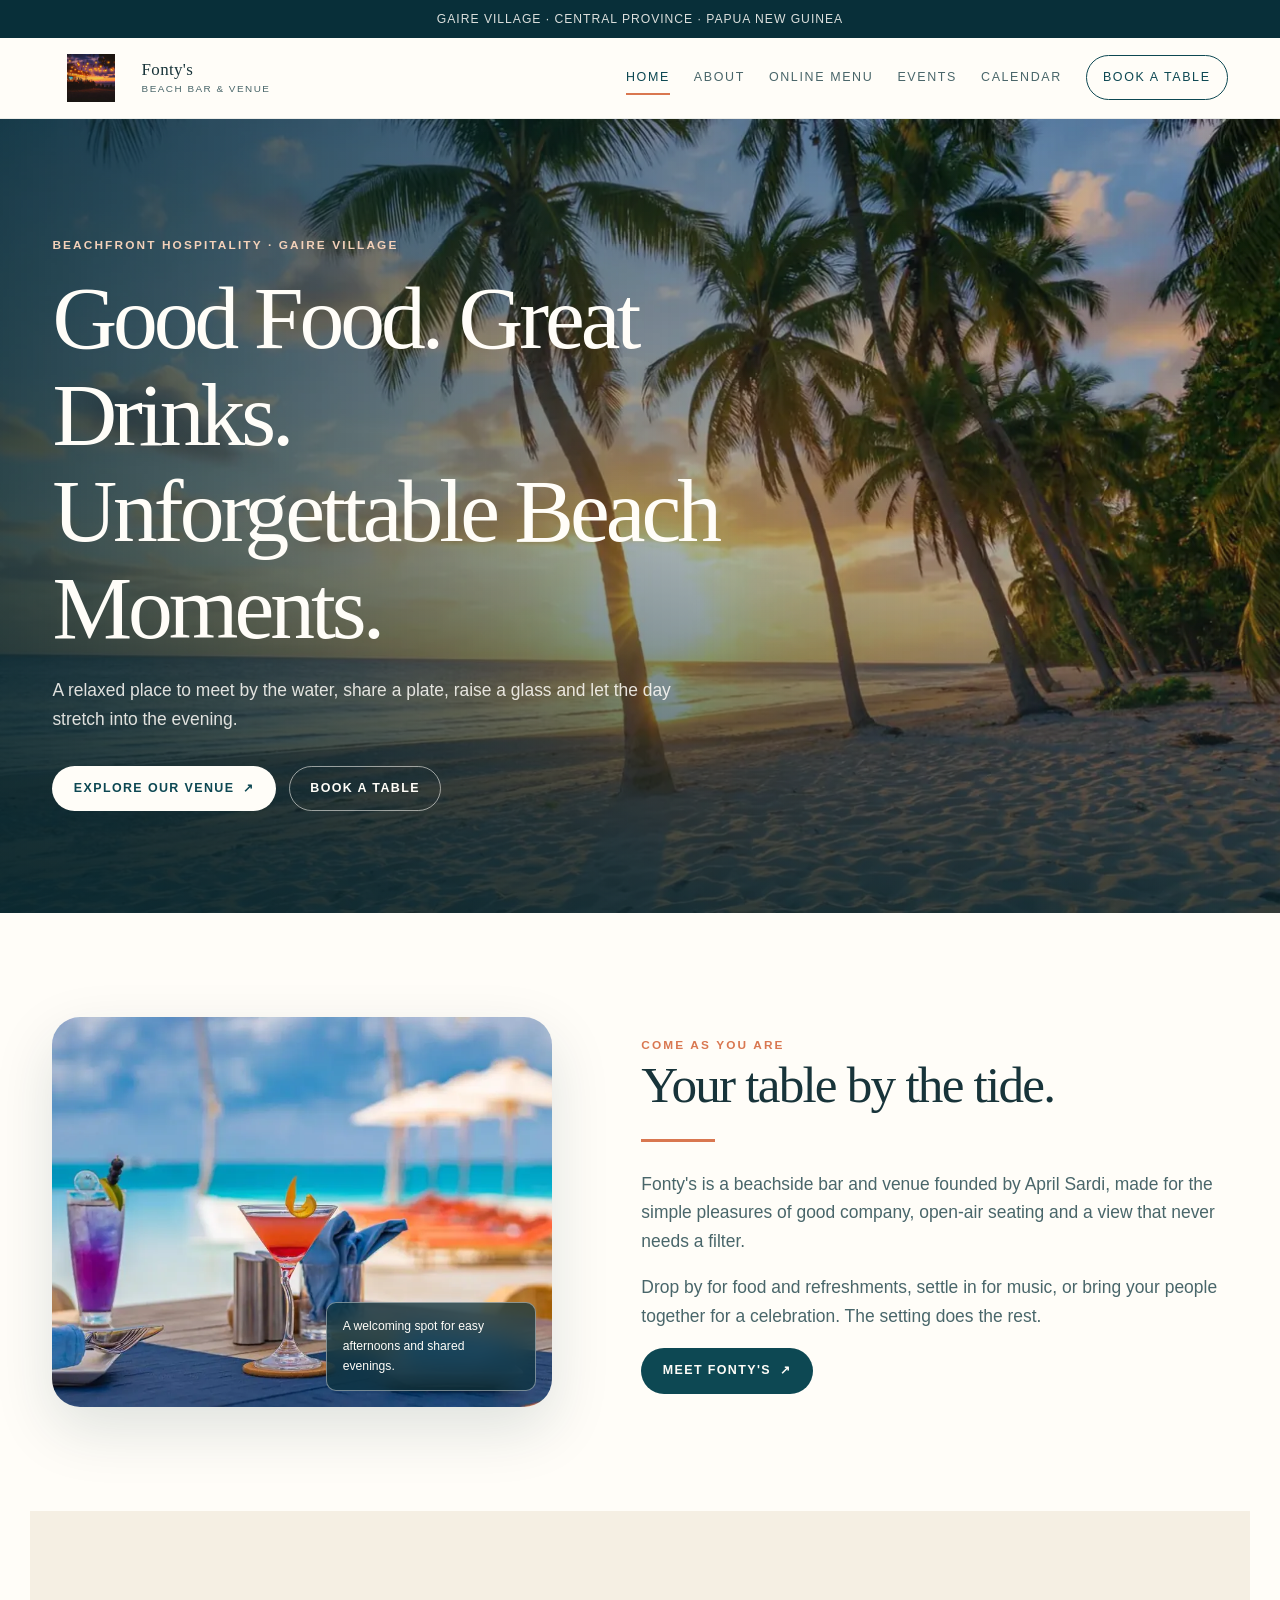
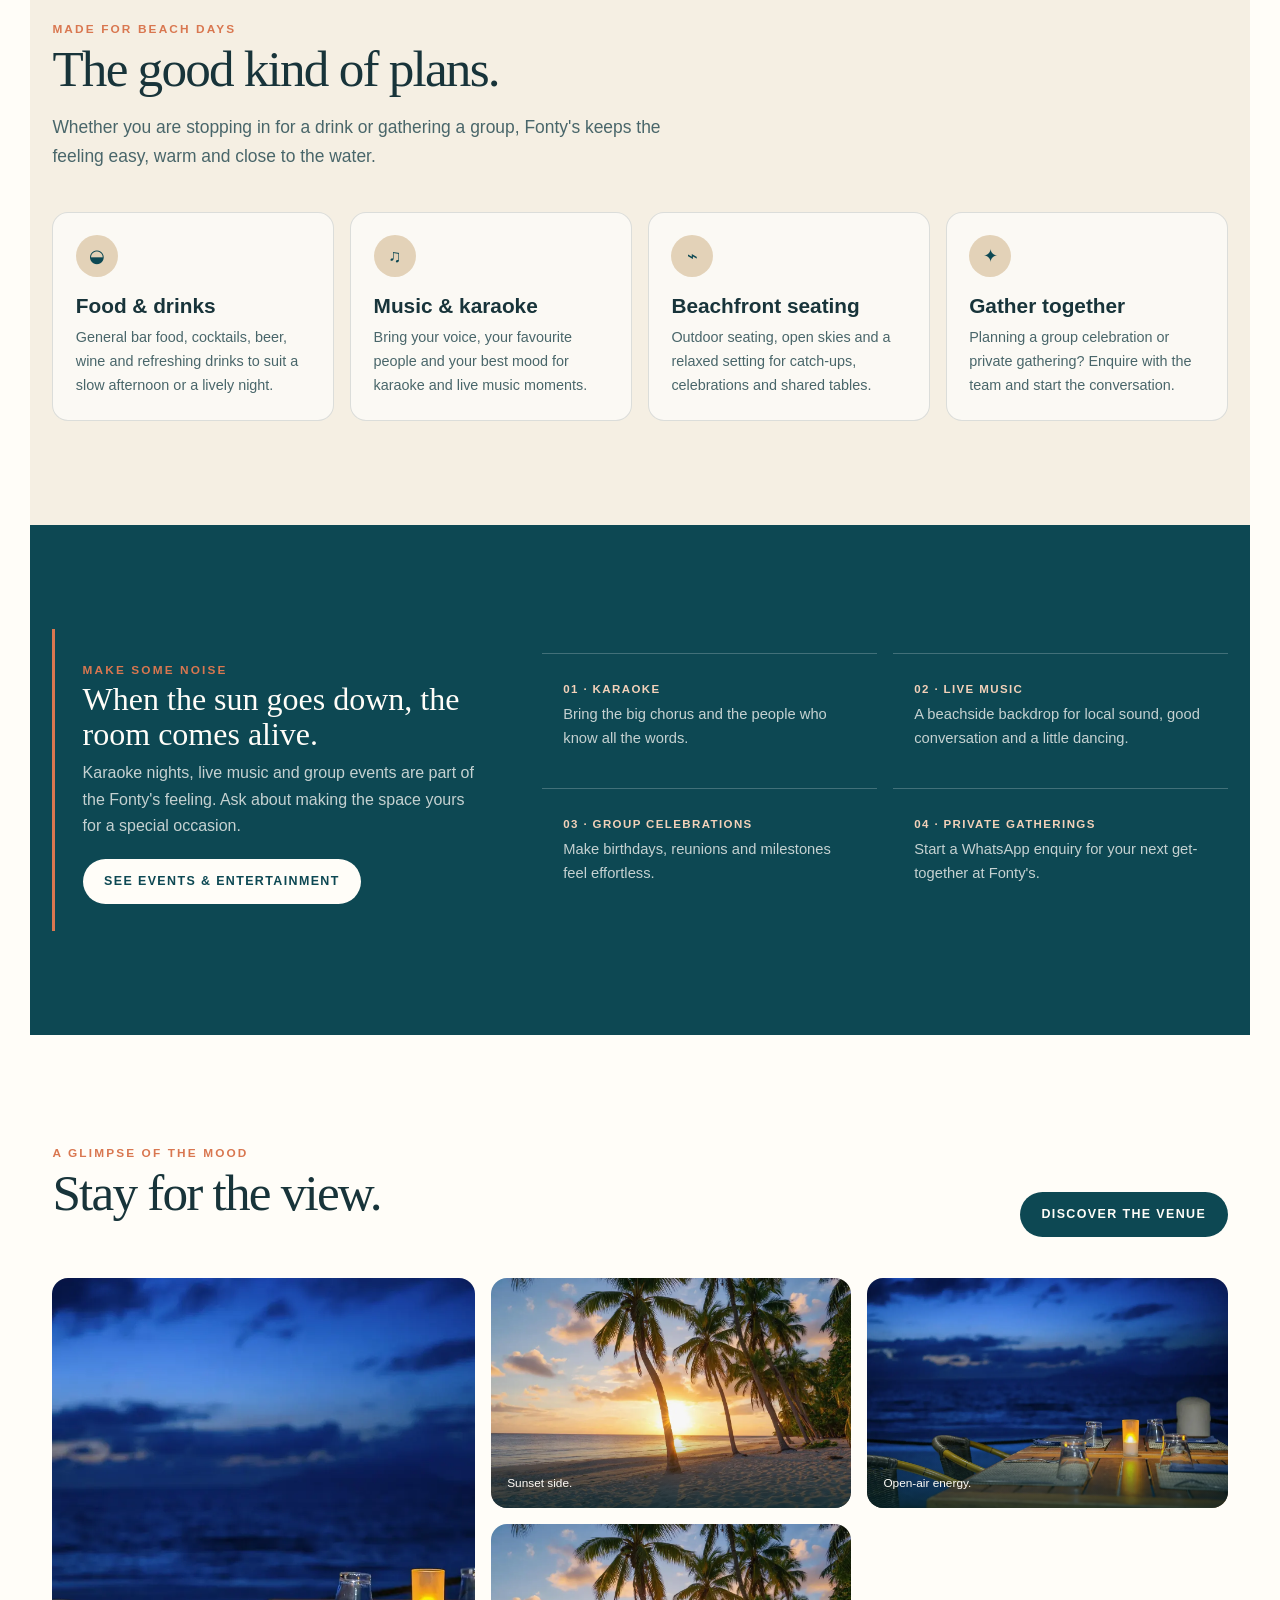
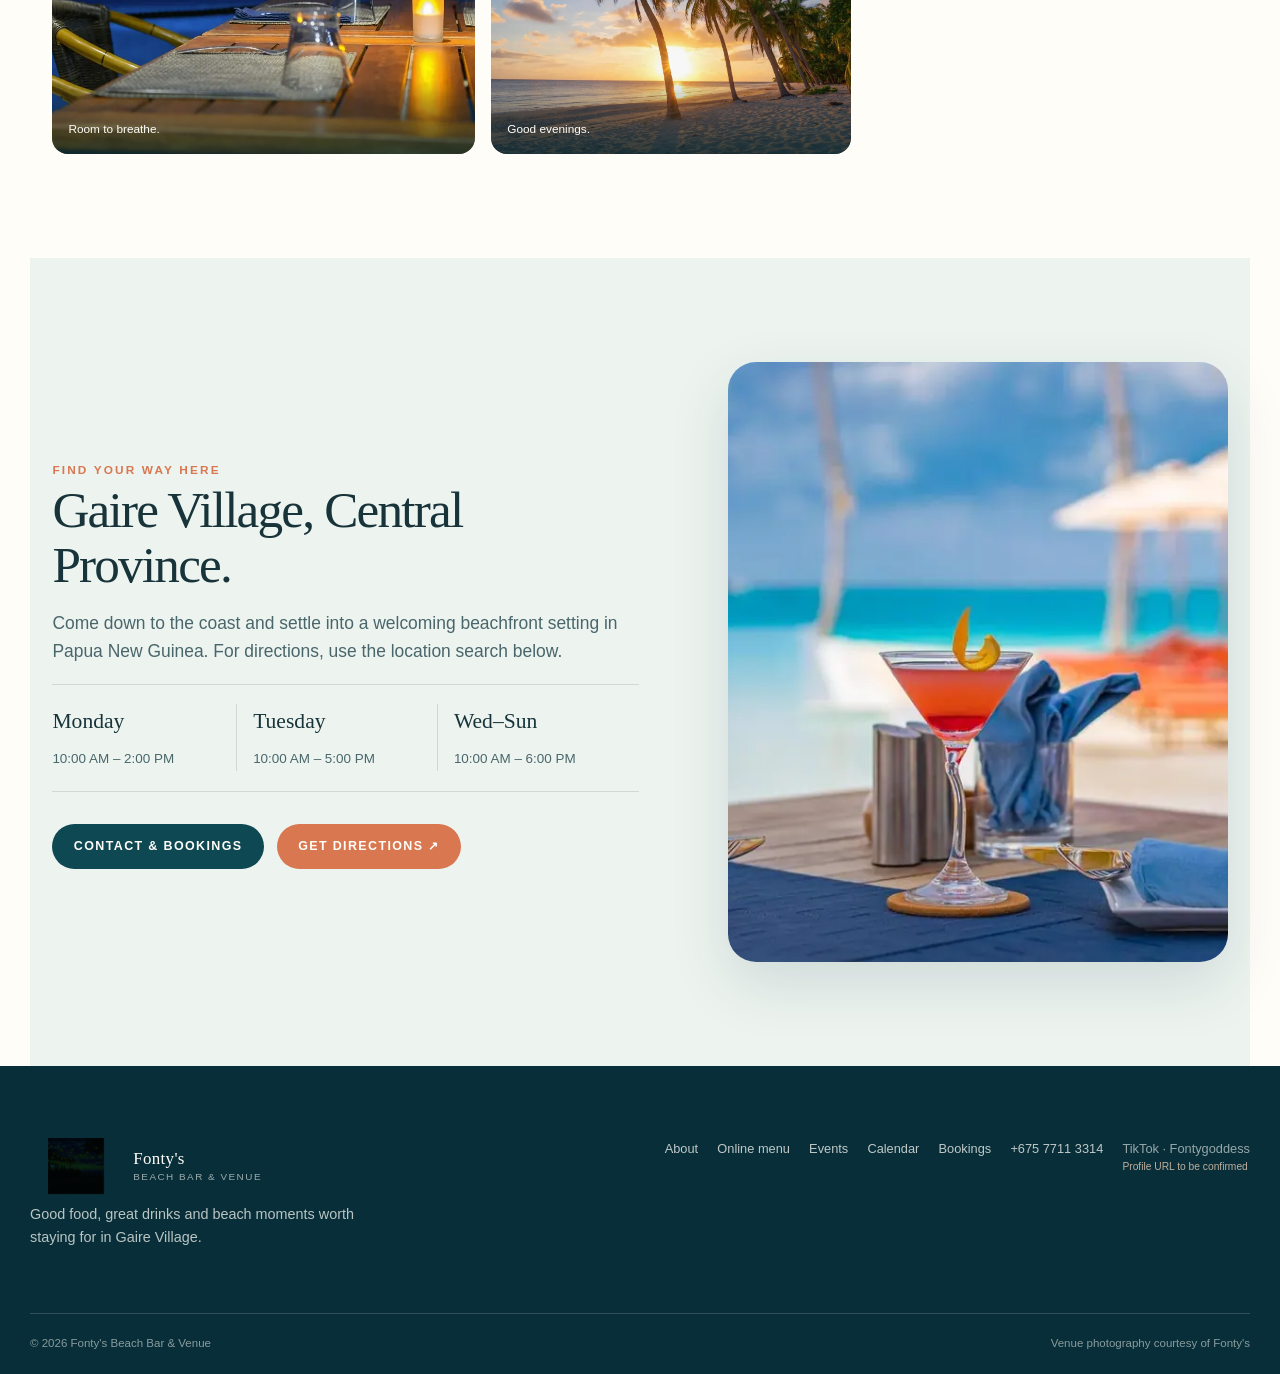
==== commit 898f5f24: "Tune hero readability and compress image assets" ====
--- a/index.html
+++ b/index.html
@@ -25,7 +25,7 @@
 
   <main>
     <section class="hero">
-      <img class="hero-image" src="assets/venue/beach-view-4.webp" alt="Palm tree illuminated at night near a tropical venue" fetchpriority="high">
+      <img class="hero-image" src="assets/venue/beach-view-3.webp" alt="Tropical beach with palm trees at golden sunset" fetchpriority="high">
       <div class="hero-content">
         <div class="hero-copy">
           <span class="eyebrow">Beachfront hospitality · Gaire Village</span>
--- a/style.css
+++ b/style.css
@@ -71,8 +71,8 @@
 .nav-toggle { display: none; border: 0; background: transparent; color: var(--ocean); font-size: 1.55rem; padding: 0.25rem; }
 
 .hero { position: relative; min-height: min(720px, 78vh); display: flex; align-items: flex-end; overflow: hidden; color: var(--white); background: var(--ocean-deep); }
-.hero::before { content: ""; position: absolute; inset: 0; background: linear-gradient(90deg, rgba(7, 39, 46, 0.88) 0%, rgba(7, 39, 46, 0.42) 48%, rgba(7, 39, 46, 0.06) 100%), linear-gradient(0deg, rgba(7, 39, 46, 0.78), transparent 42%); z-index: 1; }
-.hero-image { position: absolute; inset: 0; width: 100%; height: 100%; object-fit: cover; object-position: center; }
+.hero::before { content: ""; position: absolute; inset: 0; background: linear-gradient(90deg, rgba(7, 39, 46, 0.78) 0%, rgba(7, 39, 46, 0.38) 48%, rgba(7, 39, 46, 0.08) 100%), linear-gradient(0deg, rgba(7, 39, 46, 0.66), transparent 46%); z-index: 1; }
+.hero-image { position: absolute; inset: 0; width: 100%; height: 100%; object-fit: cover; object-position: center 58%; }
 .hero-content { position: relative; z-index: 2; width: min(1220px, 100%); margin: 0 auto; padding: 7rem 1.4rem 6.4rem; }
 .hero-copy { max-width: 690px; }
 .eyebrow { color: var(--sunset); font-size: 0.74rem; font-weight: 700; letter-spacing: 0.18em; text-transform: uppercase; }
@@ -212,6 +212,7 @@
   .nav-links a::after { display: none; }
   .nav-cta { text-align: center; }
   .hero { min-height: 700px; }
+  .hero-image { object-position: center 52%; }
   .hero-content { padding: 5rem 1rem 4.2rem; }
   h1 { font-size: clamp(3rem, 16vw, 5rem); }
   .section-shell { padding: 4.8rem 1rem; }
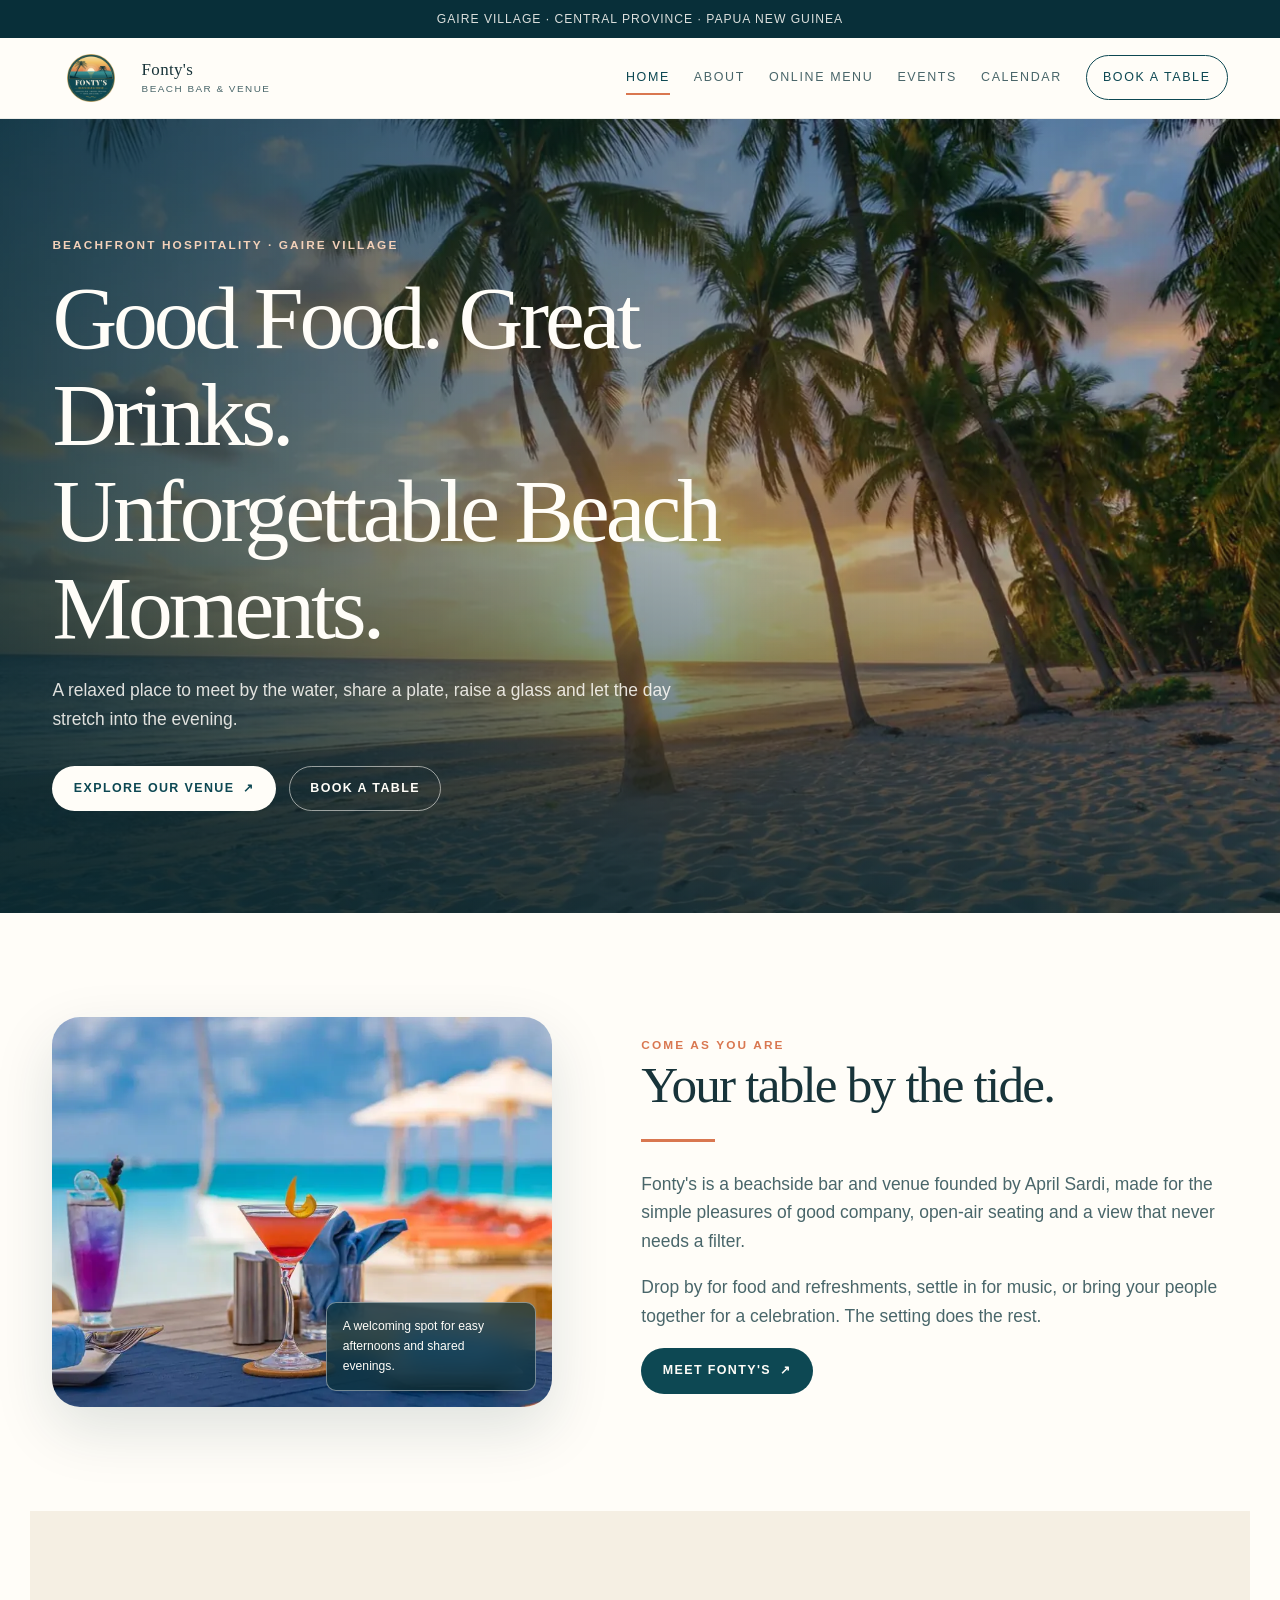
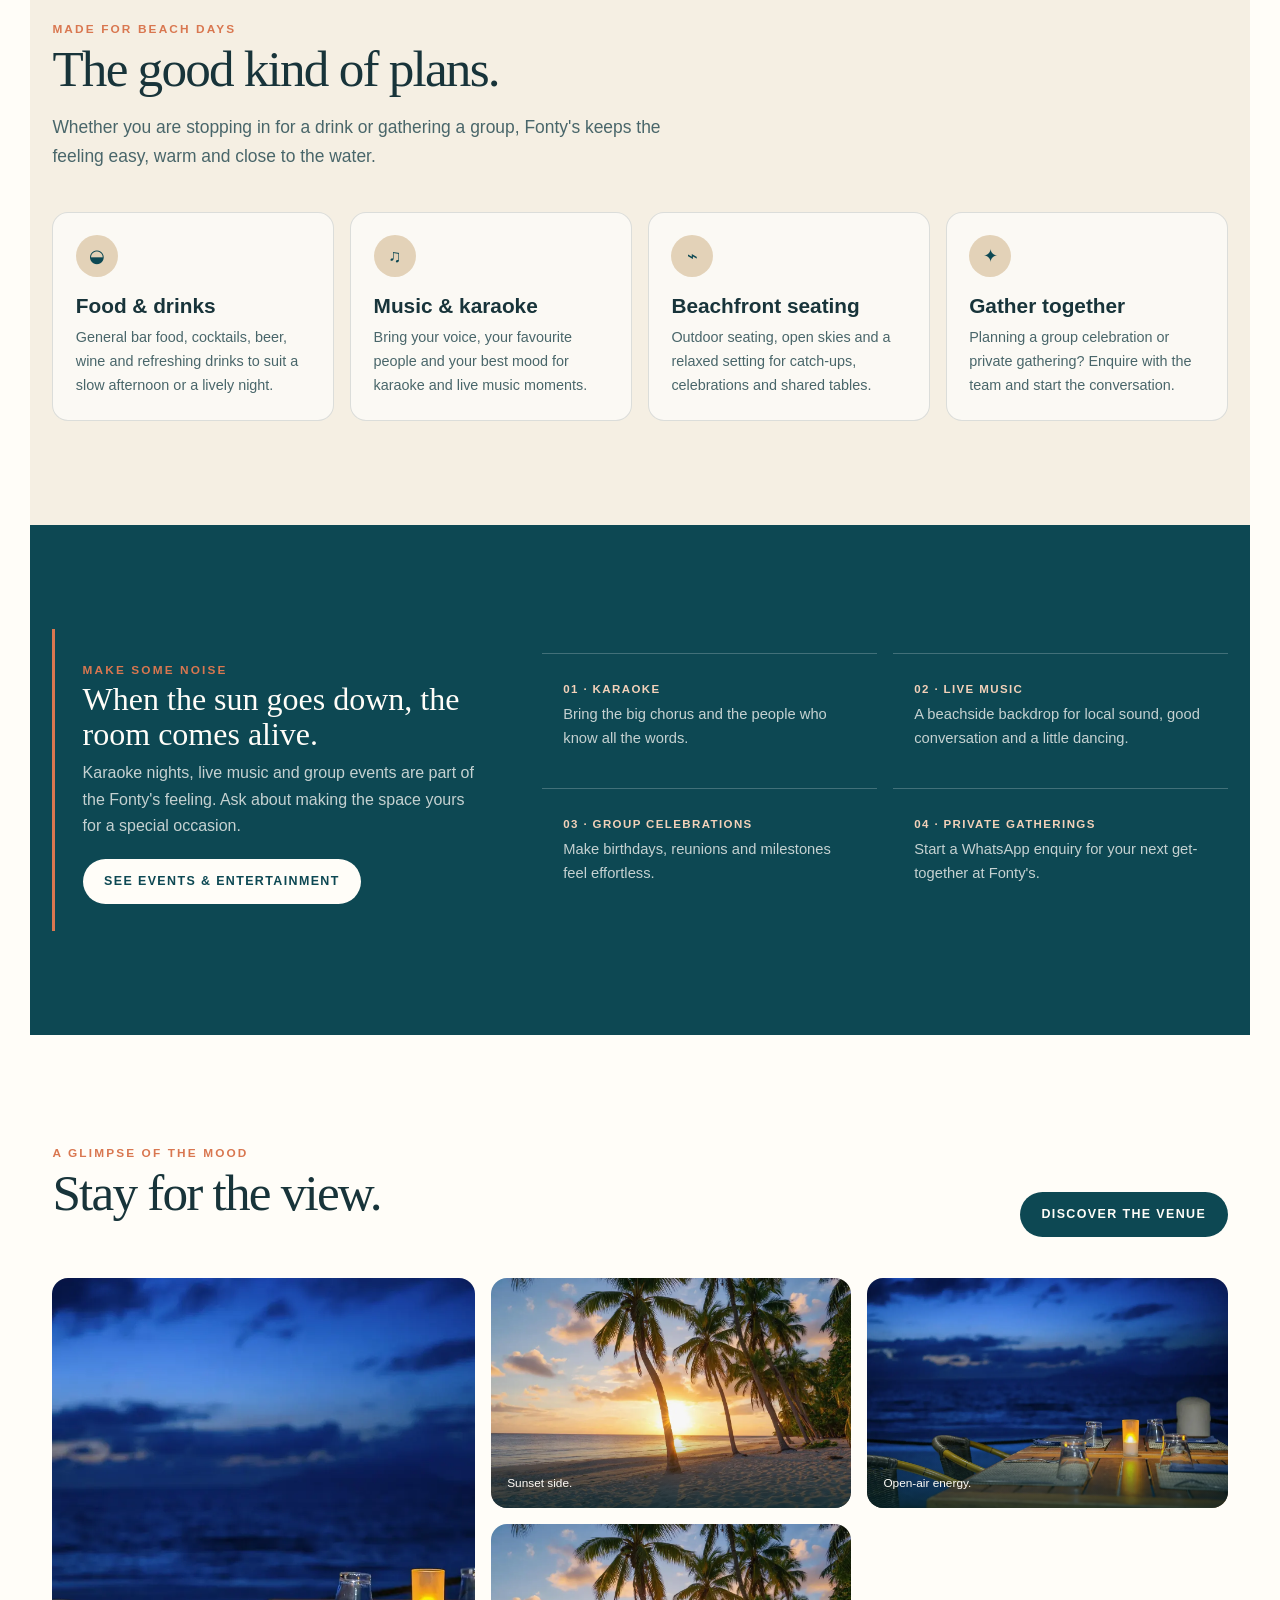
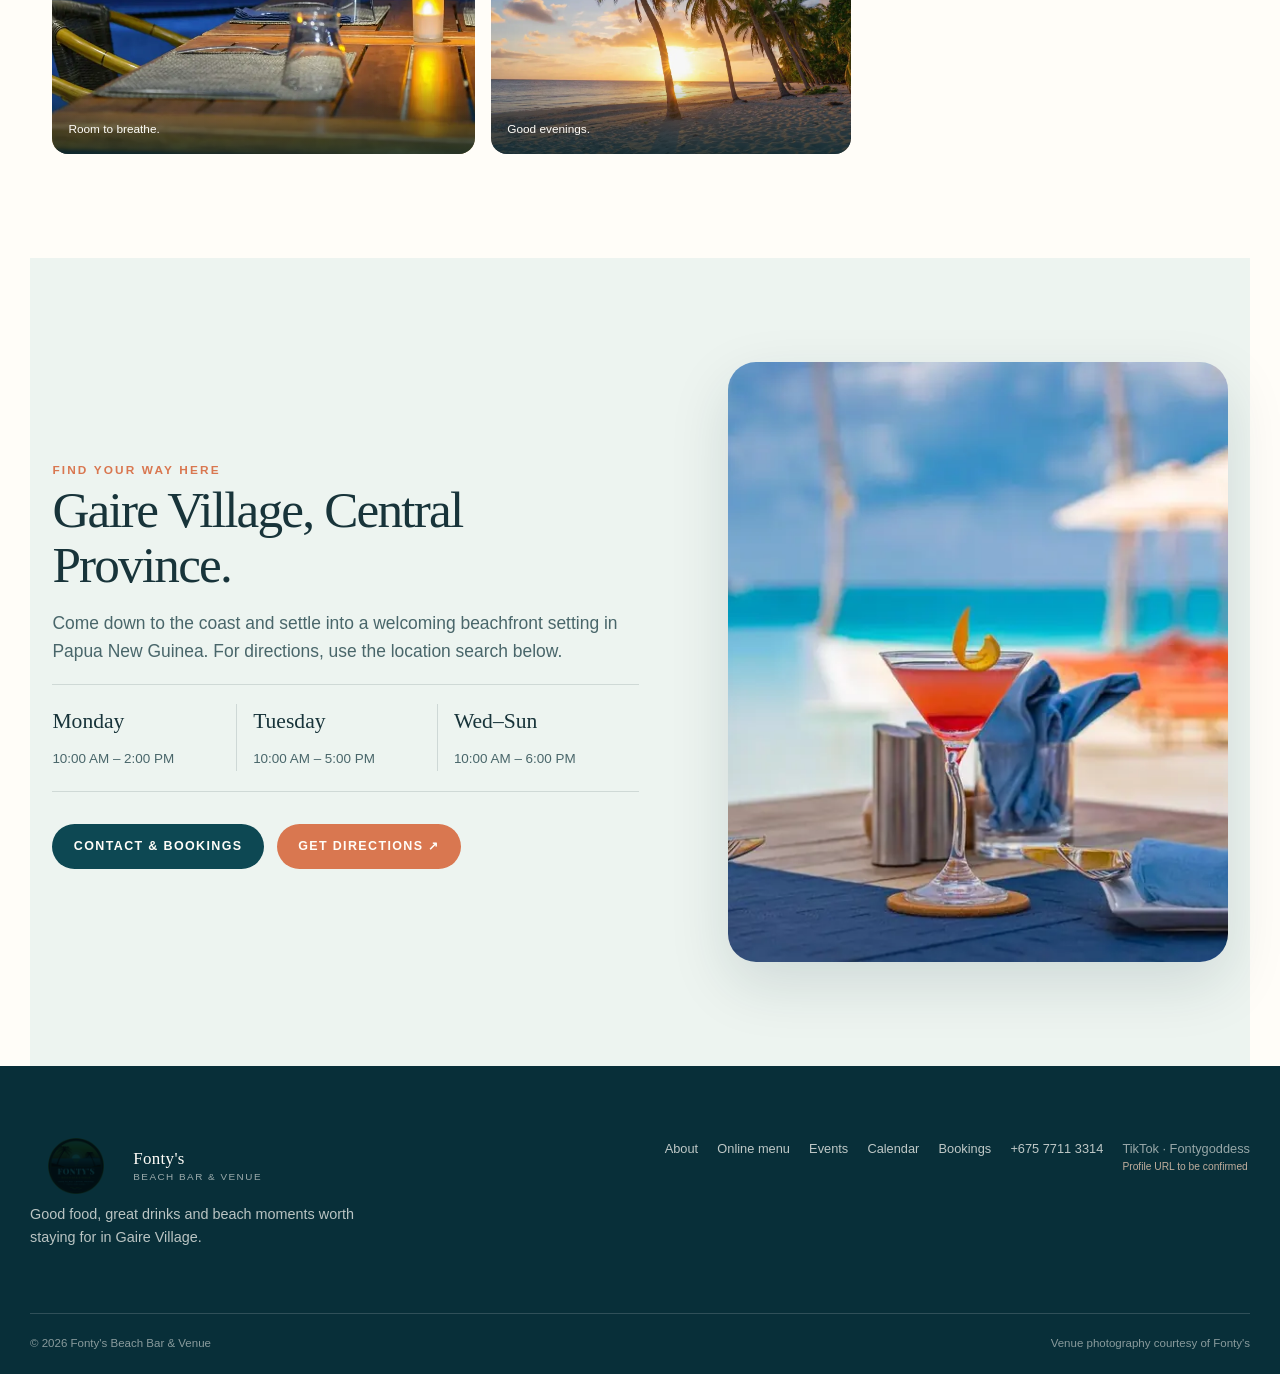
==== commit 2cffeba6: "Restore Fontys logo and matching favicon" ====
--- a/index.html
+++ b/index.html
@@ -15,7 +15,7 @@
   <header class="site-header">
     <nav class="nav-wrap" aria-label="Primary navigation">
       <a class="brand" href="index.html" aria-label="Fonty's Beach Bar & Venue home">
-        <img class="brand-logo" src="assets/fontys-logo.webp" alt="Fonty's Beach Bar & Venue brand image">
+        <img class="brand-logo" src="assets/fontys-logo.webp" alt="Fonty's Beach Bar & Venue logo">
         <span class="brand-copy"><span class="brand-name">Fonty's</span><span class="brand-kicker">Beach Bar & Venue</span></span>
       </a>
       <button class="nav-toggle" type="button" aria-expanded="false" aria-label="Open navigation">☰</button>
@@ -123,7 +123,7 @@
   <footer class="footer">
     <div class="footer-inner">
       <div class="footer-top">
-        <div><a class="brand" href="index.html"><img class="brand-logo" src="assets/fontys-logo.webp" alt="Fonty's Beach Bar & Venue brand image"><span class="brand-copy"><span class="brand-name">Fonty's</span><span class="brand-kicker">Beach Bar & Venue</span></span></a><p class="footer-copy">Good food, great drinks and beach moments worth staying for in Gaire Village.</p></div>
+        <div><a class="brand" href="index.html"><img class="brand-logo" src="assets/fontys-logo.webp" alt="Fonty's Beach Bar & Venue logo"><span class="brand-copy"><span class="brand-name">Fonty's</span><span class="brand-kicker">Beach Bar & Venue</span></span></a><p class="footer-copy">Good food, great drinks and beach moments worth staying for in Gaire Village.</p></div>
         <div class="footer-links"><a href="about.html">About</a><a href="online-menu.html">Online menu</a><a href="events.html">Events</a><a href="calendar.html">Calendar</a><a href="contact.html">Bookings</a><a href="tel:+67577113314">+675 7711 3314</a><span class="social-link--muted">TikTok · Fontygoddess<small>Profile URL to be confirmed</small></span></div>
       </div>
       <div class="footer-bottom"><span>© <span data-year></span> Fonty's Beach Bar & Venue</span><span>Venue photography courtesy of Fonty's</span></div>
